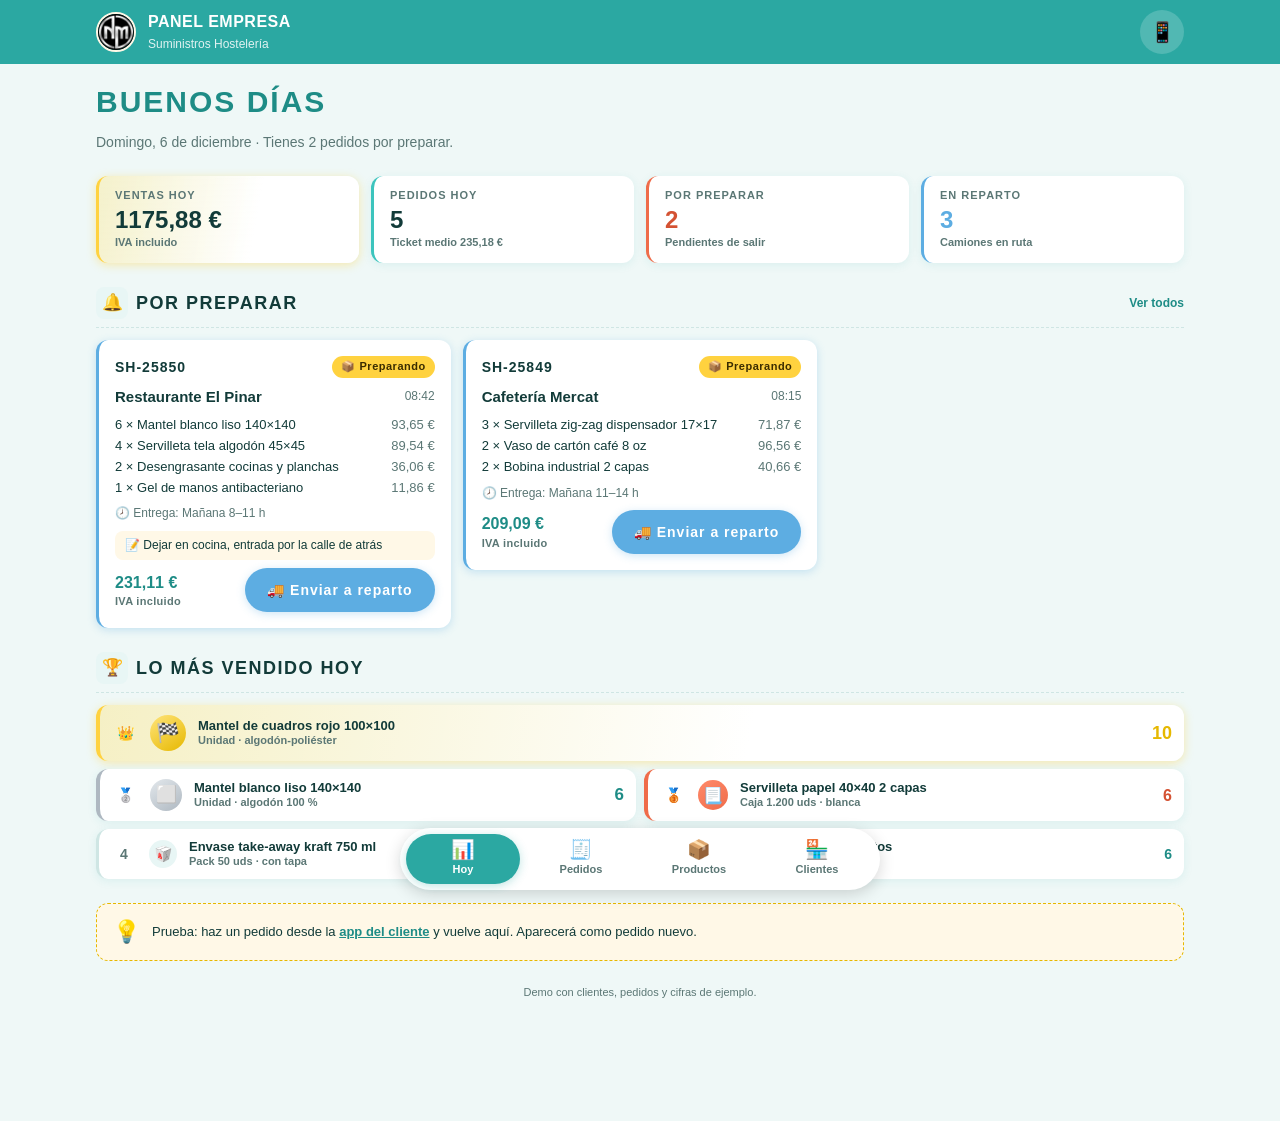
==== admin.html @ a585bfb9 "App de pedidos Suministros Hostelería (demo) Co-Authored-By: Claude Opus 5.5 <noreply@anthropic.com>" ====
<!DOCTYPE html>
<html lang="es">
<head>
<meta charset="utf-8">
<meta name="viewport" content="width=device-width, initial-scale=1, viewport-fit=cover">
<meta name="theme-color" content="#2BA8A2">
<title>Panel Suministros Hostelería</title>
<meta name="claude:viewport-fit-sides" content="cover">
<link rel="icon" href="logo.png" type="image/png">
<link rel="apple-touch-icon" href="icon-192.png">
<link rel="stylesheet" href="estilos.css">
<style>
/* Panel de empresa: mismas piezas que la app del cliente, más tiles de cifras, filas editables y acciones de estado */
.kpis{display:grid;grid-template-columns:1fr 1fr;gap:var(--s-md)}
@media (min-width:720px){.kpis{grid-template-columns:repeat(4,1fr)}}
.kpi{background:var(--card);border-radius:var(--r-lg);box-shadow:var(--sh-card);padding:var(--s-md) var(--s-lg);border-left:3px solid var(--primary-light);display:flex;flex-direction:column;gap:2px}
.kpi span{font-size:11px;font-weight:800;letter-spacing:1px;color:var(--muted)}
.kpi b{font-size:24px;font-weight:800;font-variant-numeric:tabular-nums;line-height:1.15}
.kpi small{font-size:11px;color:var(--muted);font-weight:600}
.kpi.gold{border-left-color:var(--accent);background:linear-gradient(100deg,rgba(255,228,122,.35),var(--card) 60%);box-shadow:var(--sh-accent)}
.kpi.coral{border-left-color:var(--coral)}
.kpi.coral b{color:var(--coral-dark)}
.kpi.coral.alert{animation:boom 2s infinite}
.kpi.sky{border-left-color:var(--sky)}
.kpi.sky b{color:var(--sky)}
.ocard.new{border-left-color:var(--coral);box-shadow:var(--sh-coral)}
.cli{font-weight:800;font-size:15px}
.olines{margin:0;padding:0;list-style:none;display:flex;flex-direction:column;gap:2px;font-size:13px}
.olines li{display:flex;justify-content:space-between;gap:var(--s-sm)}
.olines li span:last-child{font-variant-numeric:tabular-nums;color:var(--muted);white-space:nowrap}
.onote{font-size:12px;background:var(--cream);border-radius:var(--r-md);padding:6px 10px}
.oacts{display:flex;gap:var(--s-sm);flex-wrap:wrap}
.btn-sky{background:var(--sky);color:#fff;box-shadow:var(--sh-sky)}
.btn-ok{background:var(--success);color:#fff;box-shadow:0 2px 10px rgba(39,174,96,.3)}
.prod{display:grid;grid-template-columns:44px minmax(0,1fr) auto;grid-template-areas:"t n n" "t p s";align-items:center;column-gap:var(--s-md);row-gap:6px;background:var(--card);border-radius:var(--r-lg);box-shadow:var(--sh-card);padding:10px var(--s-md);border-left:3px solid var(--primary-light)}
.prod.off{border-left-color:var(--muted);opacity:.75}
.prod.chg{border-left-color:var(--accent);box-shadow:var(--sh-accent)}
.prod .thumb{grid-area:t;align-self:start;width:44px;height:44px;font-size:22px;border-radius:var(--r-md)}
.prod .nm{grid-area:n;font-weight:700;font-size:13px;line-height:1.25}
.prod .nm small{display:block;color:var(--muted);font-weight:600;font-size:11px}
.pin{grid-area:p;display:flex;align-items:center;gap:var(--s-sm)}
.pin label{display:flex;align-items:center;gap:4px;font-weight:800;color:var(--primary-dark)}
.pin input{width:88px;height:38px;border-radius:var(--r-md);border:1.5px solid var(--line);background:var(--cream);padding:0 8px;text-align:right;font-size:16px;font-weight:800;color:var(--ink);font-variant-numeric:tabular-nums;outline:none}
.pin input:focus{border-color:var(--primary);box-shadow:var(--sh-focus)}
.pin small{font-size:10px;color:var(--muted);font-weight:700;letter-spacing:.5px}
.prod .switch{grid-area:s;width:46px;height:28px}
.prod .switch::after{width:22px;height:22px}
.prod .switch[aria-checked="true"]::after{left:21px}
.ritem .nm .pill{margin-left:4px;vertical-align:1px}
.back{text-decoration:none;color:#fff}
.hint{display:flex;gap:var(--s-md);align-items:center;background:var(--cream);border:1.5px dashed var(--accent-dark);border-radius:var(--r-lg);padding:var(--s-md) var(--s-lg);font-size:13px}
.hint .emo{font-size:22px;flex:none}
.hint a{color:var(--primary-dark);font-weight:700}
</style>
</head>
<body>
<div class="app">
  <header class="top">
    <img class="mini" src="logo.png" alt="">
    <div class="who"><b>PANEL EMPRESA</b><span>Suministros Hostelería</span></div>
    <a class="iconbtn back" href="index.html" aria-label="Ver la app del cliente" title="Ver la app del cliente">📱</a>
  </header>

  <main>
    <!-- HOY -->
    <section class="view" id="v-hoy">
      <h1 id="hello">BUENOS DÍAS</h1>
      <p class="lead" id="today"></p>
      <div class="kpis">
        <div class="kpi gold"><span>VENTAS HOY</span><b id="kVentas">0 €</b><small>IVA incluido</small></div>
        <div class="kpi"><span>PEDIDOS HOY</span><b id="kPedidos">0</b><small id="kTicket">Ticket medio —</small></div>
        <div class="kpi coral" id="kPrepBox"><span>POR PREPARAR</span><b id="kPrep">0</b><small>Pendientes de salir</small></div>
        <div class="kpi sky"><span>EN REPARTO</span><b id="kRuta">0</b><small>Camiones en ruta</small></div>
      </div>
      <div class="sec">
        <div class="sec-t"><span class="emo" aria-hidden="true">🔔</span><h2>POR PREPARAR</h2><a href="#pedidos">Ver todos</a></div>
        <div class="list" id="pendientes"></div>
      </div>
      <div class="sec">
        <div class="sec-t"><span class="emo" aria-hidden="true">🏆</span><h2>LO MÁS VENDIDO HOY</h2></div>
        <div class="rank" id="topHoy"></div>
      </div>
      <div class="hint"><span class="emo" aria-hidden="true">💡</span><span>Prueba: haz un pedido desde la <a href="index.html">app del cliente</a> y vuelve aquí. Aparecerá como pedido nuevo.</span></div>
      <p class="note">Demo con clientes, pedidos y cifras de ejemplo.</p>
    </section>

    <!-- PEDIDOS -->
    <section class="view" id="v-pedidos" hidden>
      <h1>PEDIDOS</h1>
      <p class="lead">Cambia el estado y el cliente lo ve en su app.</p>
      <div class="chips" id="fchips"></div>
      <div class="list" id="olist"></div>
    </section>

    <!-- PRODUCTOS -->
    <section class="view" id="v-productos" hidden>
      <h1>PRODUCTOS</h1>
      <p class="lead">Precios con IVA incluido. Los cambios se ven al momento en la app del cliente.</p>
      <div class="search"><span aria-hidden="true">🔎</span><input id="pq" type="search" placeholder="Buscar producto o referencia…" autocomplete="off" aria-label="Buscar productos"></div>
      <div class="list" id="plist"></div>
      <button class="btn btn-ghost btn-block" id="resetCat">↩️ Restaurar precios originales</button>
    </section>

    <!-- CLIENTES -->
    <section class="view" id="v-clientes" hidden>
      <h1>CLIENTES</h1>
      <p class="lead">Compras de noviembre, IVA incluido.</p>
      <div class="rank" id="clist"></div>
    </section>
  </main>
</div>

<div class="tabs"><nav aria-label="Secciones">
  <a href="#hoy" data-v="hoy"><span class="emo" aria-hidden="true">📊</span>Hoy</a>
  <a href="#pedidos" data-v="pedidos"><span class="emo" aria-hidden="true">🧾</span>Pedidos</a>
  <a href="#productos" data-v="productos"><span class="emo" aria-hidden="true">📦</span>Productos</a>
  <a href="#clientes" data-v="clientes"><span class="emo" aria-hidden="true">🏪</span>Clientes</a>
</nav></div>

<div class="toast" id="toast" role="status"></div>

<script src="datos.js"></script>
<script>
(function(){
const IVA=0.21;
const {CATS,P}=window.SH_DATA;
const ORIG=Object.fromEntries(P.map(p=>[p.id,p.base]));
const catBg=Object.fromEntries(CATS.map(c=>[c[0],c[3]]));
const byId=Object.fromEntries(P.map(p=>[p.id,p]));
const $=s=>document.querySelector(s);
const eur=n=>n.toLocaleString('es-ES',{style:'currency',currency:'EUR'});
const esc=s=>String(s).replace(/[&<>"]/g,c=>({'&':'&amp;','<':'&lt;','>':'&gt;','"':'&quot;'}[c]));
const load=(k,d)=>{try{return JSON.parse(localStorage.getItem(k)||'null')??d}catch(e){return d}};
const store=(k,v)=>{try{localStorage.setItem(k,JSON.stringify(v))}catch(e){}};

// Pedidos de hoy de otros clientes (ejemplo)
const SEED=[
 {n:'SH-25850',cli:'Restaurante El Pinar',h:'08:42',st:'prep',slot:'Mañana 8–11 h',notes:'Dejar en cocina, entrada por la calle de atrás',items:[[2,6],[8,4],[14,2],[16,1]]},
 {n:'SH-25849',cli:'Cafetería Mercat',h:'08:15',st:'prep',slot:'Mañana 11–14 h',notes:'',items:[[7,3],[10,2],[17,2]]},
 {n:'SH-25846',cli:'Hotel Mar Blau',h:'07:58',st:'reparto',slot:'Hoy 8–11 h',notes:'Preguntar por Marta en recepción',items:[[5,6],[13,2],[18,4],[19,2]]},
 {n:'SH-25844',cli:'Bar Ca la Pepa',h:'07:31',st:'reparto',slot:'Hoy 8–11 h',notes:'',items:[[1,10],[6,2],[15,6]]},
 {n:'SH-25843',cli:'Pizzería Nápoles',h:'07:05',st:'ok',slot:'Hoy 8–11 h',notes:'',items:[[9,6],[11,2],[12,3]]}
];
// Compras del mes antes de hoy (ejemplo)
const CLIENTES=[
 ['Hotel Mar Blau','Malvarrosa',1840.50,9],['Restaurante El Pinar','Benimaclet',1265.20,7],['Bar La Lonja','Ciutat Vella',980.30,6],
 ['Cafetería Mercat','Russafa',742.10,8],['Bar Ca la Pepa','El Cabanyal',611.75,5],['Pizzería Nápoles','Campanar',498.40,4]];

let adminSt=load('sh-admin',{}), filtro='todos', pq='';
const base=it=>it.reduce((s,[id,n])=>s+(byId[id]?byId[id].p:0)*n,0);
const total=it=>base(it)*(1+IVA);

// Junta los pedidos de ejemplo con los que ha hecho el cliente de la demo en su app
function allOrders(){
  const cli=load('sh-pedidos',null), cliOrders=(cli&&cli.orders)||window.SH_DATA.ORDERS;
  const mine=cliOrders.filter(o=>o.d==='hoy'||o.st!=='ok').map(o=>({...o,cli:'Bar La Lonja',src:'cli',h:o.h||(o.d==='hoy'?'—':o.d),hoy:o.d==='hoy',slot:o.slot||'Mañana 8–11 h'}));
  const seed=SEED.map(o=>({...o,st:adminSt[o.n]||o.st,src:'adm',hoy:true}));
  return [...mine.filter(o=>o.hoy).reverse(),...seed,...mine.filter(o=>!o.hoy)].sort((a,b)=>(b.hoy-a.hoy));
}
function setSt(o,st){
  if(o.src==='cli'){
    const cli=load('sh-pedidos',null)||{cart:{},ivaIncl:true,points:1840,orders:window.SH_DATA.ORDERS.map(x=>({...x}))};
    cli.orders=(cli.orders||window.SH_DATA.ORDERS.map(x=>({...x}))); const t=cli.orders.find(x=>x.n===o.n); if(t) t.st=st; store('sh-pedidos',cli);
  } else {adminSt[o.n]=st;store('sh-admin',adminSt)}
}
const ST={prep:['📦 Preparando','gold'],reparto:['🚚 En reparto','sky'],ok:['✔ Entregado','ok']};
function ocard(o){
  const [lbl,c]=ST[o.st], isNew=o.src==='cli'&&o.hoy&&o.st==='prep';
  const act=o.st==='prep'?`<button class="btn btn-sky" data-st="reparto" data-n="${o.n}">🚚 Enviar a reparto</button>`
    :o.st==='reparto'?`<button class="btn btn-ok" data-st="ok" data-n="${o.n}">✔ Marcar entregado</button>`:'';
  return `<div class="ocard${isNew?' new':o.st!=='ok'?' live':''}">
  <div class="ohead"><b>${o.n}</b><span class="pill ${c}">${lbl}</span></div>
  <div class="ohead"><span class="cli">${esc(o.cli)}${isNew?' <span class="pill coral">NUEVO</span>':''}</span><span class="meta">${esc(o.h)}</span></div>
  <ul class="olines">${o.items.map(([id,n])=>`<li><span>${n} × ${byId[id].n}</span><span>${(byId[id].p*n*(1+IVA)).toLocaleString('es-ES',{minimumFractionDigits:2,maximumFractionDigits:2})} €</span></li>`).join('')}</ul>
  <p>🕗 Entrega: ${esc(o.slot)}</p>${o.notes?`<div class="onote">📝 ${esc(o.notes)}</div>`:''}
  <div class="ofoot"><span class="price">${eur(total(o.items))}<small>IVA incluido</small></span>${act?`<div class="oacts">${act}</div>`:''}</div></div>`;
}
function renderHoy(){
  const all=allOrders(), hoy=all.filter(o=>o.hoy), v=hoy.reduce((s,o)=>s+total(o.items),0);
  const prep=all.filter(o=>o.st==='prep'), ruta=all.filter(o=>o.st==='reparto');
  $('#kVentas').textContent=eur(v); $('#kPedidos').textContent=hoy.length;
  $('#kTicket').textContent='Ticket medio '+(hoy.length?eur(v/hoy.length):'—');
  $('#kPrep').textContent=prep.length; $('#kRuta').textContent=ruta.length;
  $('#kPrepBox').classList.toggle('alert',prep.length>0);
  const td=$('#today').dataset.date||''; $('#today').textContent=td+(prep.length?` · Tienes ${prep.length} ${prep.length===1?'pedido':'pedidos'} por preparar.`:' · Todo al día.');
  $('#pendientes').innerHTML=prep.length?prep.map(ocard).join(''):'<div class="empty"><span class="emo">🎉</span>Todo preparado. No hay pedidos pendientes.</div>';
  const u={}; hoy.forEach(o=>o.items.forEach(([id,n])=>u[id]=(u[id]||0)+n));
  const top=Object.entries(u).sort((a,b)=>b[1]-a[1]).slice(0,5), medal=['<span class="crown">👑</span>','🥈','🥉'];
  $('#topHoy').innerHTML=top.map(([id,n],i)=>{const p=byId[id];return `<div class="ritem${i<3?' r'+(i+1):''}"><span class="pos">${i<3?medal[i]:i+1}</span><span class="av">${p.e}</span><span class="nm">${p.n}<small>${p.f}</small></span><span class="sc">${n}</span></div>`}).join('');
}
function renderPedidos(){
  const all=allOrders(), cnt=k=>k==='todos'?all.length:all.filter(o=>o.st===k).length;
  $('#fchips').innerHTML=[['todos','Todos'],['prep','Preparando'],['reparto','En reparto'],['ok','Entregados']].map(([k,l])=>`<button class="chip" data-f="${k}" aria-pressed="${k===filtro}">${l} · ${cnt(k)}</button>`).join('');
  const l=all.filter(o=>filtro==='todos'||o.st===filtro);
  $('#olist').innerHTML=l.length?l.map(ocard).join(''):'<div class="empty"><span class="emo">📭</span>No hay pedidos en este estado.</div>';
}
function renderProductos(){
  const t=pq.trim().toLowerCase(), ov=load('sh-catalogo',{});
  $('#plist').innerHTML=P.filter(p=>!t||(p.n+' '+p.ref).toLowerCase().includes(t)).map(p=>{const chg=Math.abs(p.p-ORIG[p.id])>.001;
    return `<div class="prod${p.out?' off':chg?' chg':''}"><span class="thumb" style="background:${catBg[p.cat]}">${p.e}</span>
    <span class="nm">${p.n}<small>${p.ref} · ${p.f}${chg?` · antes ${eur(ORIG[p.id]*(1+IVA))}`:''}</small></span>
    <div class="pin"><label><input type="number" inputmode="decimal" step="0.05" min="0" value="${(p.p*(1+IVA)).toFixed(2)}" data-price="${p.id}" id="pr-${p.id}" aria-label="Precio de ${esc(p.n)}">€</label><small>${p.out?'AGOTADO':'DISPONIBLE'}</small></div>
    <button class="switch" role="switch" aria-checked="${!p.out}" data-av="${p.id}" aria-label="Disponible: ${esc(p.n)}"></button></div>`}).join('')||'<div class="empty"><span class="emo">🤔</span>No hay productos con ese nombre.</div>';
}
function saveCat(){const o={};P.forEach(p=>{if(Math.abs(p.p-ORIG[p.id])>.001||p.out)o[p.id]={p:p.p,out:!!p.out}});store('sh-catalogo',o)}
function renderClientes(){
  const all=allOrders().filter(o=>o.hoy), add={};
  all.forEach(o=>add[o.cli]=(add[o.cli]||0)+total(o.items));
  const l=CLIENTES.map(([n,z,t,k])=>({n,z,t:t+(add[n]||0),k:k+all.filter(o=>o.cli===n).length,hoy:!!add[n]})).sort((a,b)=>b.t-a.t);
  const medal=['<span class="crown">👑</span>','🥈','🥉'];
  $('#clist').innerHTML=l.map((c,i)=>`<div class="ritem${i<3?' r'+(i+1):''}"><span class="pos">${i<3?medal[i]:i+1}</span><span class="av">🏪</span>
   <span class="nm">${c.n}${c.hoy?'<span class="pill teal">Hoy</span>':''}<small>${c.z} · ${c.k} pedidos</small></span><span class="sc">${eur(c.t)}</span></div>`).join('');
}
function renderAll(){renderHoy();renderPedidos();renderProductos();renderClientes()}

let tt; function toast(t){const el=$('#toast');el.textContent=t;el.classList.add('on');clearTimeout(tt);tt=setTimeout(()=>el.classList.remove('on'),2200)}

document.addEventListener('click',e=>{
  const b=e.target.closest('button'); if(!b) return; const d=b.dataset;
  if(d.st){const o=allOrders().find(x=>x.n===d.n); if(o){setSt(o,d.st);renderAll();toast(d.st==='reparto'?`🚚 ${o.n} sale a reparto`:`✔ ${o.n} entregado`)}}
  else if(d.f){filtro=d.f;renderPedidos()}
  else if(d.av){const p=byId[d.av];p.out=!p.out;saveCat();renderProductos();toast(p.out?`${p.e} ${p.n}: agotado`:`${p.e} ${p.n}: disponible`)}
});
document.addEventListener('change',e=>{
  const id=e.target.dataset&&e.target.dataset.price; if(!id) return;
  const v=Math.round(parseFloat(String(e.target.value).replace(',','.'))*100)/100, p=byId[id];
  if(!(v>0)){e.target.value=(p.p*(1+IVA)).toFixed(2);toast('Escribe un precio mayor que 0');return}
  p.p=v/(1+IVA);saveCat();renderAll();toast(`💶 ${p.n}: ${eur(v)} IVA incluido`);
});
$('#pq').addEventListener('input',e=>{pq=e.target.value;renderProductos()});
$('#resetCat').onclick=()=>{P.forEach(p=>{p.p=ORIG[p.id];p.out=false});store('sh-catalogo',{});renderAll();toast('↩️ Precios originales restaurados')};
window.addEventListener('storage',renderAll);

const d=new Date(), h=d.getHours();
$('#hello').textContent=h<14?'BUENOS DÍAS':h<21?'BUENAS TARDES':'BUENAS NOCHES';
const td=d.toLocaleDateString('es-ES',{weekday:'long',day:'numeric',month:'long'});
$('#today').dataset.date=td.charAt(0).toUpperCase()+td.slice(1);

const VIEWS=['hoy','pedidos','productos','clientes'];
function route(){const v=(location.hash||'#hoy').slice(1), ok=VIEWS.includes(v)?v:'hoy';
  VIEWS.forEach(k=>$('#v-'+k).hidden=k!==ok);
  document.querySelectorAll('.tabs a').forEach(a=>a.dataset.v===ok?a.setAttribute('aria-current','page'):a.removeAttribute('aria-current'));
  window.scrollTo(0,0)}
window.addEventListener('hashchange',route);
renderAll();route();
})();
</script>
</body>
</html>
---- estilos.css ----
/* Estilos compartidos: app del cliente y panel de la empresa (sistema de diseño Flip7) */
/* Layout: phone-first app shell (max 440px), sticky header, scrolling views, fixed pill tab bar + bottom sheets.
   Tokens from the Flip7 design system (rpx ÷ 2 = px). */
:root{
  --primary:#2BA8A2;--primary-light:#3CC4BD;--primary-dark:#1E8C86;--primary-bg:#E8F6F5;
  --accent:#FFD23F;--accent-light:#FFE47A;--accent-dark:#E6B800;
  --coral:#EF6C4A;--coral-light:#FF8A6A;--coral-dark:#D45233;
  --cream:#FFF8E7;--cream-dark:#F3E6C4;--sky:#5DADE2;
  --surface:#EFF8F7;--card:#FFFFFF;--success:#27AE60;--error:#E74C3C;
  --ink:#123B39;--muted:#5B7775;--line:#CFE6E4;--on-accent:#3A2C00;
  --silver-a:#E3E8EC;--silver-b:#AEB8C1;
  --sh-sm:0 1px 4px rgba(0,0,0,.08);--sh-md:0 2px 8px rgba(0,0,0,.12);--sh-lg:0 4px 16px rgba(0,0,0,.16);
  --sh-card:0 2px 10px rgba(43,168,162,.10);--sh-coral:0 2px 10px rgba(239,108,74,.35);
  --sh-teal:0 2px 10px rgba(43,168,162,.30);--sh-accent:0 2px 10px rgba(255,210,63,.40);
  --sh-sky:0 2px 8px rgba(93,173,226,.30);--sh-focus:0 0 0 2px rgba(43,168,162,.15);
  --r-sm:4px;--r-md:8px;--r-lg:12px;--r-xl:16px;--r-round:999px;
  --s-xs:4px;--s-sm:8px;--s-md:12px;--s-lg:16px;--s-xl:24px;
  --font:-apple-system,BlinkMacSystemFont,"Segoe UI",Roboto,"PingFang SC","Microsoft YaHei",sans-serif;
  --bounce:cubic-bezier(.34,1.56,.64,1);
}
@media (prefers-color-scheme: dark){:root:not([data-theme="light"]){
  --primary-bg:#163B39;--cream:#2B2719;--cream-dark:#3A3420;--surface:#0E2321;--card:#15302E;
  --ink:#E6F4F3;--muted:#9DBDBA;--line:#24504C;--primary-dark:#5FD3CC;
  --silver-a:#3A4650;--silver-b:#7D8B97;color-scheme:dark}}
:root[data-theme="dark"]{
  --primary-bg:#163B39;--cream:#2B2719;--cream-dark:#3A3420;--surface:#0E2321;--card:#15302E;
  --ink:#E6F4F3;--muted:#9DBDBA;--line:#24504C;--primary-dark:#5FD3CC;
  --silver-a:#3A4650;--silver-b:#7D8B97;color-scheme:dark}

[hidden]{display:none!important}
*{box-sizing:border-box;min-width:0;-webkit-tap-highlight-color:transparent}
html,body{margin:0}
body{background:var(--surface);color:var(--ink);font:500 14px/1.45 var(--font)}
body::before{content:"";position:fixed;inset:0 0 auto;height:env(safe-area-inset-top,0px);z-index:40;background:var(--primary)}
button,input{font:inherit;color:inherit}
button{cursor:pointer;border:0;background:none}
:focus-visible{outline:none;box-shadow:var(--sh-focus),0 0 0 3px var(--primary)}
.app{max-width:440px;margin:0 auto;min-height:100vh;padding-bottom:calc(96px + env(safe-area-inset-bottom,0px))}

/* Header */
.top{box-shadow:0 0 0 100vmax var(--primary);clip-path:inset(0 -100vmax);position:sticky;top:env(safe-area-inset-top,0px);z-index:30;background:var(--primary);color:#fff;
  padding:10px max(16px,env(safe-area-inset-right,0px)) 10px max(16px,env(safe-area-inset-left,0px));display:flex;align-items:center;gap:var(--s-md)}
.top .who{flex:1}
.top .mini{width:40px;height:40px;border-radius:50%;background:#000;border:2px solid #FFF8E7;flex:none}
.top .who b{display:block;font-weight:800;font-size:clamp(13px,4.2vw,16px);letter-spacing:.5px;white-space:nowrap;overflow:hidden;text-overflow:ellipsis}
.top .who span{font-size:12px;opacity:.85}
.iconbtn{position:relative;width:44px;height:44px;border-radius:var(--r-round);background:rgba(255,255,255,.18);display:grid;place-items:center;font-size:20px;transition:transform .25s var(--bounce)}
.iconbtn:active{transform:scale(.92)}
.badge{position:absolute;top:-4px;right:-4px;min-width:22px;height:22px;padding:0 6px;border-radius:var(--r-round);background:var(--accent);color:var(--on-accent);font-weight:800;font-size:12px;line-height:22px;text-align:center;box-shadow:var(--sh-accent)}
.badge:empty{display:none}
.badge.pop{animation:pop .4s var(--bounce)}
@keyframes pop{0%{transform:scale(.4)}100%{transform:scale(1)}}

main{padding-left:max(16px,env(safe-area-inset-left,0px));padding-right:max(16px,env(safe-area-inset-right,0px))}
.view{display:flex;flex-direction:column;gap:var(--s-xl);padding-block:var(--s-lg) var(--s-xl)}
.view>h1{font-size:24px;font-weight:800;letter-spacing:2px;margin:0;color:var(--primary-dark);text-wrap:balance}
.view>p.lead{margin:-16px 0 0;color:var(--muted)}

/* Logo */
.hero{position:relative;z-index:0;background:linear-gradient(160deg,var(--primary) 0%,var(--primary-dark) 100%);border-radius:var(--r-xl);
  padding:var(--s-lg) var(--s-lg) var(--s-xl);overflow:hidden;box-shadow:var(--sh-teal);display:flex;flex-direction:column;align-items:center}
.hero::after{content:"";position:absolute;inset:0;background:repeating-linear-gradient(-45deg,rgba(255,255,255,.05) 0 10px,transparent 10px 20px);pointer-events:none;z-index:-1}
.fan{position:relative;height:120px;width:100%}
.fan i{position:absolute;left:50%;bottom:0;width:58px;height:82px;margin-left:-29px;border-radius:var(--r-md);border:2px solid var(--ink);
  display:grid;place-items:start center;padding-top:8px;font-style:normal;font-size:24px;transform-origin:50% 140%;box-shadow:var(--sh-md)}
.fan i:nth-child(1){background:var(--coral);transform:rotate(-24deg)}
.fan i:nth-child(2){background:var(--sky);transform:rotate(-12deg)}
.fan i:nth-child(3){background:var(--accent);transform:rotate(0)}
.fan i:nth-child(4){background:var(--primary-light);transform:rotate(12deg)}
.fan i:nth-child(5){background:var(--coral-light);transform:rotate(24deg)}
.wordmark{position:relative;margin-top:-58px}
.logo-badge{display:block;width:132px;height:132px;max-width:100%;border-radius:50%;background:#000;border:3px solid #FFF8E7;box-shadow:0 4px 0 #123B39,0 0 0 6px rgba(255,248,231,.25),var(--sh-lg)}
.ribbon-wrap{position:relative;z-index:0;margin-top:18px}
.ribbon{position:relative;display:block;height:34px;line-height:30px;padding:0 clamp(12px,4vw,20px);background:#FFF8E7;border:1.5px solid #123B39;color:#1E8C86;font-weight:800;font-size:clamp(10px,3.2vw,12px);letter-spacing:clamp(1.5px,.8vw,3px);white-space:nowrap}
.ribbon::before,.ribbon::after{content:"";position:absolute;top:4px;width:26px;height:34px;background:#F3E6C4;border:1.5px solid #123B39;z-index:-1}
.ribbon::before{left:-18px;clip-path:polygon(0 0,100% 0,100% 100%,0 100%,30% 50%)}
.ribbon::after{right:-18px;clip-path:polygon(0 0,100% 0,70% 50%,100% 100%,0 100%)}
.hero p{margin:var(--s-md) 0 0;color:#fff;text-align:center;font-size:13px;opacity:.92}

/* Section titles */
.sec{display:flex;flex-direction:column;gap:var(--s-md)}
.sec-t{display:flex;align-items:center;gap:var(--s-sm);padding-bottom:var(--s-sm);border-bottom:1.5px dashed var(--line);margin:0}
.sec-t .emo{width:32px;height:32px;border-radius:var(--r-md);background:var(--primary-bg);display:grid;place-items:center;font-size:17px;flex:none}
.sec-t h2{flex:1;margin:0;font-size:18px;font-weight:800;letter-spacing:1.5px}
.sec-t a,.sec-t button.link{font-size:12px;font-weight:700;color:var(--primary-dark);text-decoration:none;padding:6px 0}

/* Buttons */
.btn{position:relative;overflow:hidden;min-height:44px;padding:0 22px;border-radius:var(--r-round);font-weight:800;letter-spacing:1px;
  display:inline-flex;align-items:center;justify-content:center;gap:8px;transition:transform .25s var(--bounce),box-shadow .25s;white-space:nowrap}
.btn:active{transform:scale(.95)}
.btn-gold{background:linear-gradient(180deg,var(--accent-light),var(--accent) 55%,var(--accent-dark));color:var(--on-accent);box-shadow:var(--sh-accent)}
.btn-gold::before{content:"";position:absolute;left:8%;right:8%;top:3px;height:42%;border-radius:var(--r-round);background:linear-gradient(180deg,rgba(255,255,255,.7),rgba(255,255,255,0))}
.btn-teal{background:var(--primary);color:#fff;box-shadow:var(--sh-teal)}
.btn-ghost{background:var(--card);color:var(--primary-dark);border:1.5px solid var(--line)}
.btn-block{width:100%;min-height:50px;font-size:15px}
.btn:disabled{opacity:.5;cursor:not-allowed;transform:none}

/* Counter */
.step{display:flex;align-items:center;gap:6px}
.step button{width:40px;height:40px;border-radius:var(--r-md);font-size:22px;font-weight:800;line-height:1;display:grid;place-items:center;transition:transform .2s var(--bounce)}
.step button:active{transform:scale(.88)}
.step .minus{background:#FDEBE5;color:var(--coral-dark);box-shadow:var(--sh-coral)}
.step .plus{background:var(--primary);color:#fff;box-shadow:var(--sh-teal)}
.step output{min-width:28px;text-align:center;font-weight:800;font-size:16px;font-variant-numeric:tabular-nums}
.add{min-height:40px;padding:0 16px;font-size:13px}

/* Cards */
.pcard{position:relative;display:flex;gap:var(--s-md);background:var(--card);border-radius:var(--r-lg);box-shadow:var(--sh-card);
  padding:var(--s-md) var(--s-md) var(--s-md) calc(var(--s-md) + 3px);border-left:3px solid var(--primary-light);transition:transform .25s var(--bounce)}
.pcard.hl{border-left-color:var(--accent);background:linear-gradient(100deg,rgba(255,228,122,.35),var(--card) 55%);box-shadow:var(--sh-accent)}
.pcard.low{border-left-color:var(--coral);background:linear-gradient(100deg,rgba(255,138,106,.18),var(--card) 55%);animation:boom 2s infinite}
@keyframes boom{0%,100%{box-shadow:var(--sh-card)}50%{box-shadow:var(--sh-coral)}}
.thumb{width:68px;height:68px;border-radius:var(--r-lg);display:grid;place-items:center;font-size:34px;flex:none;background:var(--primary-bg)}
.pbody{flex:1;display:flex;flex-direction:column;gap:2px}
.pbody h3{margin:0;font-size:15px;font-weight:700;line-height:1.25}
.meta{font-size:12px;color:var(--muted)}
.ref{font-size:11px;letter-spacing:1px;color:var(--muted);font-variant-numeric:tabular-nums}
.prow{display:flex;align-items:center;justify-content:space-between;gap:var(--s-sm);margin-top:6px;flex-wrap:wrap}
.price{font-weight:800;font-size:17px;color:var(--primary-dark);font-variant-numeric:tabular-nums}
.price s{font-size:12px;color:var(--muted);font-weight:600;margin-left:6px}
.price small{display:block;font-size:11px;font-weight:600;color:var(--muted);letter-spacing:.3px}
.pill{display:inline-flex;align-items:center;gap:4px;height:22px;padding:0 9px;border-radius:var(--r-round);font-size:11px;font-weight:800;letter-spacing:.5px;white-space:nowrap}
.pill.gold{background:var(--accent);color:var(--on-accent)}
.pill.coral{background:var(--coral);color:#fff}
.pill.sky{background:var(--sky);color:#fff}
.pill.ok{background:var(--success);color:#fff}
.pill.out{background:var(--muted);color:var(--card)}
.pill.teal{background:var(--primary-bg);color:var(--primary-dark)}
.tags{display:flex;gap:4px;flex-wrap:wrap}

/* Level card */
.level{background:var(--card);border-radius:var(--r-lg);box-shadow:var(--sh-card);padding:var(--s-lg);display:flex;flex-direction:column;gap:var(--s-sm)}
.level .row{display:flex;align-items:center;gap:var(--s-md)}
.medal{width:48px;height:48px;border-radius:var(--r-round);display:grid;place-items:center;font-size:24px;background:linear-gradient(145deg,var(--accent-light),var(--accent-dark));box-shadow:var(--sh-accent);flex:none}
.level b{font-size:16px;font-weight:800;letter-spacing:1px}
.level .meta b{font-size:inherit;letter-spacing:0;color:var(--ink)}
.bar{height:12px;border-radius:var(--r-round);background:var(--primary-bg);overflow:hidden}
.bar i{display:block;height:100%;border-radius:inherit;background:linear-gradient(90deg,var(--primary),var(--primary-light));box-shadow:var(--sh-teal);transition:width .5s var(--bounce)}
.bar.gold i{background:linear-gradient(90deg,var(--accent-dark),var(--accent))}

/* Flash offer */
.flash{position:relative;display:flex;gap:var(--s-md);align-items:center;background:linear-gradient(120deg,var(--accent-light),var(--accent));color:var(--on-accent);
  border-radius:var(--r-xl);padding:var(--s-lg);box-shadow:var(--sh-accent);overflow:hidden}
.flash .big{font-size:44px;flex:none;width:64px;height:64px;border-radius:var(--r-lg);background:rgba(255,255,255,.55);display:grid;place-items:center}
.flash div{flex:1}
.flash b{display:block;font-size:16px;font-weight:800;letter-spacing:.5px}
.flash span{font-size:12px}
.flash .timer{font-weight:800;font-variant-numeric:tabular-nums}
.flash .btn{min-height:40px;padding:0 16px;background:#123B39;color:#FFE47A;box-shadow:none}

/* Categories */
.cats{display:grid;grid-template-columns:repeat(6,1fr);gap:var(--s-sm)}
.cats>*{grid-column:span 2}
.cats>:nth-child(n+4){grid-column:span 3}
.cat{display:flex;flex-direction:column;align-items:center;gap:4px;padding:var(--s-md) 4px;background:var(--card);border-radius:var(--r-lg);box-shadow:var(--sh-card);
  font-size:12px;font-weight:700;transition:transform .25s var(--bounce)}
.cat:active{transform:scale(.95)}
.cat .emo{width:44px;height:44px;border-radius:var(--r-round);display:grid;place-items:center;font-size:22px}
.cat small{font-size:11px;color:var(--muted);font-weight:600}

/* Ranking */
.rank{display:flex;flex-direction:column;gap:var(--s-sm)}
.ritem{display:flex;align-items:center;gap:var(--s-md);background:var(--card);border-radius:var(--r-lg);padding:10px var(--s-md);box-shadow:var(--sh-card);border-left:3px solid var(--line)}
.ritem .pos{width:26px;text-align:center;font-weight:800;color:var(--muted);font-variant-numeric:tabular-nums}
.ritem .av{width:28px;height:28px;border-radius:var(--r-round);display:grid;place-items:center;font-size:15px;background:var(--primary-bg);flex:none}
.ritem .nm{flex:1;font-weight:700;font-size:13px;line-height:1.25}
.ritem .nm small{display:block;font-weight:600;color:var(--muted);font-size:11px}
.ritem .sc{font-weight:800;font-variant-numeric:tabular-nums;color:var(--primary-dark)}
.ritem.r1{border-left:4px solid var(--accent);background:linear-gradient(100deg,rgba(255,228,122,.4),var(--card) 60%);box-shadow:var(--sh-accent)}
.ritem.r1 .av{width:36px;height:36px;font-size:19px;background:linear-gradient(145deg,var(--accent-light),var(--accent-dark))}
.ritem.r1 .sc{font-size:18px;color:var(--accent-dark)}
.ritem.r2{border-left:4px solid var(--silver-b)}
.ritem.r2 .av{width:32px;height:32px;font-size:17px;background:linear-gradient(145deg,var(--silver-a),var(--silver-b))}
.ritem.r2 .sc{font-size:17px}
.ritem.r3{border-left:4px solid var(--coral)}
.ritem.r3 .av{width:30px;height:30px;font-size:16px;background:linear-gradient(145deg,var(--coral-light),var(--coral))}
.ritem.r3 .sc{color:var(--coral-dark);font-size:16px}
.crown{display:inline-block;animation:crown 1.5s infinite}
@keyframes crown{0%,100%{transform:translateY(0) rotate(0)}25%{transform:translateY(-3px) rotate(-8deg)}50%{transform:translateY(0) rotate(0)}75%{transform:translateY(-2px) rotate(8deg)}}

/* Catalog tools */
.search{position:relative}
.search input{width:100%;height:48px;border-radius:var(--r-round);border:1.5px solid var(--line);background:var(--cream);padding:0 16px 0 44px;font-size:16px;outline:none;transition:box-shadow .2s}
.search input:focus{border-color:var(--primary);box-shadow:var(--sh-focus)}
.search span{position:absolute;left:16px;top:13px;font-size:17px}
.chips{display:flex;gap:var(--s-sm);overflow-x:auto;scrollbar-width:none;margin:-12px calc(-1 * max(16px,env(safe-area-inset-left,0px))) 0;padding:4px max(16px,env(safe-area-inset-left,0px)) 6px}
.chips::-webkit-scrollbar{display:none}
.chip{flex:none;min-height:38px;padding:0 14px;border-radius:var(--r-round);background:var(--card);border:1.5px solid var(--line);font-weight:700;font-size:13px;white-space:nowrap;transition:transform .2s var(--bounce)}
.chip:active{transform:scale(.95)}
.chip[aria-pressed="true"]{background:var(--primary);border-color:var(--primary);color:#fff;box-shadow:var(--sh-teal)}
.list{display:flex;flex-direction:column;gap:var(--s-md)}
.empty{text-align:center;color:var(--muted);padding:var(--s-xl) var(--s-md);background:var(--card);border-radius:var(--r-lg);border:1.5px dashed var(--line)}
.empty .emo{font-size:36px;display:block;margin-bottom:6px}

/* Orders */
.ocard{background:var(--card);border-radius:var(--r-lg);box-shadow:var(--sh-card);padding:var(--s-lg);display:flex;flex-direction:column;gap:var(--s-sm);border-left:3px solid var(--primary-light)}
.ocard.live{border-left-color:var(--sky);box-shadow:var(--sh-sky)}
.ohead{display:flex;justify-content:space-between;align-items:center;gap:var(--s-sm)}
.ohead b{font-weight:800;letter-spacing:1px;font-variant-numeric:tabular-nums}
.ocard p{margin:0;font-size:12px;color:var(--muted)}
.ofoot{display:flex;justify-content:space-between;align-items:center;gap:var(--s-sm);flex-wrap:wrap}
.ofoot .price{font-size:16px}
.track{display:grid;grid-template-columns:repeat(4,1fr);gap:4px;margin:4px 0}
.track div{display:flex;flex-direction:column;align-items:center;gap:4px;font-size:10.5px;font-weight:700;color:var(--muted);text-align:center}
.track i{width:100%;height:6px;border-radius:var(--r-round);background:var(--primary-bg)}
.track .done i{background:var(--sky);box-shadow:var(--sh-sky)}
.track .done{color:var(--ink)}

/* Account */
.kv{background:var(--card);border-radius:var(--r-lg);box-shadow:var(--sh-card);padding:4px var(--s-lg)}
.kv>div{display:flex;justify-content:space-between;align-items:center;gap:var(--s-md);padding:12px 0;border-bottom:1.5px dashed var(--line)}
.kv>div:last-child{border-bottom:0}
.kv span{color:var(--muted);font-size:13px}
.kv b{text-align:right;font-weight:700;font-variant-numeric:tabular-nums}
.switch{width:52px;height:30px;border-radius:var(--r-round);background:var(--line);position:relative;transition:background .25s;flex:none}
.switch::after{content:"";position:absolute;top:3px;left:3px;width:24px;height:24px;border-radius:50%;background:#fff;box-shadow:var(--sh-md);transition:left .3s var(--bounce)}
.switch[aria-checked="true"]{background:var(--primary);box-shadow:var(--sh-teal)}
.switch[aria-checked="true"]::after{left:25px}
.rep{display:flex;gap:var(--s-md);align-items:center;background:var(--cream);border-radius:var(--r-lg);padding:var(--s-lg);border:1.5px dashed var(--accent-dark)}
.rep .av{width:52px;height:52px;border-radius:var(--r-round);background:var(--primary);color:#fff;display:grid;place-items:center;font-weight:800;font-size:18px;letter-spacing:1px;flex:none;box-shadow:var(--sh-teal)}
.rep div{flex:1}
.rep b{display:block;font-weight:800}
.rep span{font-size:12px;color:var(--muted)}
.rep .tel{font-weight:800;color:var(--primary-dark);font-size:15px;user-select:all;font-variant-numeric:tabular-nums}
.note{font-size:11px;color:var(--muted);text-align:center;margin:0}

/* Tab bar */
.tabs{position:fixed;left:0;right:0;bottom:0;z-index:30;display:flex;justify-content:center;
  padding:8px max(12px,env(safe-area-inset-right,0px)) calc(10px + env(safe-area-inset-bottom,0px)) max(12px,env(safe-area-inset-left,0px));pointer-events:none}
.tabs nav{pointer-events:auto;width:100%;max-width:416px;display:grid;grid-template-columns:repeat(4,1fr);gap:4px;background:var(--card);border-radius:var(--r-round);padding:6px;box-shadow:var(--sh-lg)}
.tabs a{display:flex;flex-direction:column;align-items:center;justify-content:center;gap:1px;min-height:50px;border-radius:var(--r-round);text-decoration:none;color:var(--muted);font-size:11px;font-weight:700;transition:background .25s,color .25s,transform .25s var(--bounce)}
.tabs a .emo{font-size:19px;line-height:1.1}
.tabs a:active{transform:scale(.94)}
.tabs a[aria-current="page"]{background:var(--primary);color:#fff;box-shadow:var(--sh-teal)}

/* Cart bar */
.cbar{position:fixed;left:0;right:0;bottom:calc(76px + env(safe-area-inset-bottom,0px));z-index:29;display:flex;justify-content:center;
  padding:0 max(16px,env(safe-area-inset-right,0px)) 0 max(16px,env(safe-area-inset-left,0px));pointer-events:none}
.cbar button{pointer-events:auto;width:100%;max-width:408px;justify-content:space-between;padding:0 8px 0 20px;animation:rise .35s var(--bounce)}
.cbar .tot{background:#123B39;color:#FFE47A;border-radius:var(--r-round);padding:6px 14px;font-variant-numeric:tabular-nums}
@keyframes rise{from{transform:translateY(30px);opacity:0}to{transform:none;opacity:1}}
.app.has-cart{padding-bottom:calc(150px + env(safe-area-inset-bottom,0px))}

/* Sheet */
.shade{position:fixed;inset:0;z-index:50;background:rgba(10,30,29,.45);opacity:0;pointer-events:none;transition:opacity .3s}
.shade.on{opacity:1;pointer-events:auto}
.sheet{position:fixed;left:0;right:0;bottom:0;z-index:51;margin:0 auto;max-width:440px;max-height:88vh;overflow-y:auto;background:var(--surface);
  border-radius:var(--r-xl) var(--r-xl) 0 0;box-shadow:var(--sh-lg);transform:translateY(105%);visibility:hidden;transition:transform .4s var(--bounce),visibility 0s .4s;
  padding:0 max(16px,env(safe-area-inset-right,0px)) calc(20px + env(safe-area-inset-bottom,0px)) max(16px,env(safe-area-inset-left,0px));display:flex;flex-direction:column;gap:var(--s-lg)}
.sheet.on{transform:none;visibility:visible;transition:transform .4s var(--bounce)}
.grab{position:sticky;top:0;z-index:2;background:var(--surface);padding:10px 0 8px;display:flex;flex-direction:column;gap:10px}
.grab::before{content:"";width:44px;height:5px;border-radius:var(--r-round);background:var(--line);align-self:center}
.grab .sec-t h2{font-size:20px}
.x{width:40px;height:40px;border-radius:var(--r-round);background:var(--card);box-shadow:var(--sh-sm);font-size:20px;font-weight:800;color:var(--muted)}
.lines{display:flex;flex-direction:column;gap:var(--s-sm);margin:0;padding:0;list-style:none}
.lines li{display:flex;align-items:center;gap:var(--s-md);background:var(--card);border-radius:var(--r-lg);padding:10px var(--s-md);box-shadow:var(--sh-card)}
.lines .thumb{width:44px;height:44px;font-size:22px;border-radius:var(--r-md)}
.lines .nm{flex:1;font-weight:700;font-size:13px;line-height:1.25}
.lines .nm small{display:block;color:var(--muted);font-weight:600;font-size:11px;font-variant-numeric:tabular-nums}
.lines .step button{width:34px;height:34px;font-size:18px}
.lines .step output{min-width:22px;font-size:14px}
.sum{background:var(--cream);border-radius:var(--r-lg);padding:var(--s-md) var(--s-lg);display:flex;flex-direction:column;gap:6px;font-variant-numeric:tabular-nums}
.sum div{display:flex;justify-content:space-between;color:var(--muted)}
.sum .big{color:var(--ink);font-size:20px;font-weight:800;padding-top:8px;border-top:1.5px dashed var(--cream-dark)}
.field{display:flex;flex-direction:column;gap:6px;font-size:12px;font-weight:700;color:var(--muted);letter-spacing:.5px}
.field input{height:46px;border-radius:var(--r-md);border:1.5px solid var(--line);background:var(--cream);padding:0 14px;font-size:16px;color:var(--ink);outline:none}
.field input:focus{border-color:var(--primary);box-shadow:var(--sh-focus)}
.slots{display:grid;grid-template-columns:repeat(3,1fr);gap:var(--s-sm)}
.slots button{min-height:52px;border-radius:var(--r-md);background:var(--card);border:1.5px solid var(--line);font-size:12px;font-weight:700;line-height:1.2;transition:transform .2s var(--bounce)}
.slots button small{display:block;font-weight:600;color:var(--muted);font-size:11px}
.slots button[aria-pressed="true"]{border-color:var(--sky);background:var(--sky);color:#fff;box-shadow:var(--sh-sky)}
.slots button[aria-pressed="true"] small{color:#fff}

/* Detail */
.dart{height:170px;border-radius:var(--r-xl);display:grid;place-items:center;font-size:88px;box-shadow:var(--sh-card)}
.dinfo{display:flex;flex-direction:column;gap:6px}
.dinfo h3{margin:0;font-size:20px;font-weight:800;line-height:1.2}
.specs{display:grid;grid-template-columns:1fr 1fr;gap:var(--s-sm)}
.specs div{background:var(--card);border-radius:var(--r-md);padding:10px 12px;box-shadow:var(--sh-sm)}
.specs span{display:block;font-size:11px;color:var(--muted);font-weight:700;letter-spacing:.5px}
.specs b{font-size:13px}
.dbuy{display:flex;align-items:center;justify-content:space-between;gap:var(--s-md);flex-wrap:wrap}

/* Success */
.win{position:fixed;inset:0;z-index:60;display:grid;place-items:center;padding:24px max(20px,env(safe-area-inset-right,0px)) 24px max(20px,env(safe-area-inset-left,0px));background:rgba(10,30,29,.55);overflow:hidden}
.win-card{position:relative;width:100%;max-width:360px;background:var(--card);border-radius:var(--r-xl);padding:var(--s-xl) var(--s-lg);text-align:center;display:flex;flex-direction:column;gap:var(--s-md);align-items:center;animation:rise .45s var(--bounce)}
.win-card::before{content:"";position:absolute;inset:-6px;border-radius:calc(var(--r-xl) + 6px);background:linear-gradient(135deg,var(--accent),var(--primary-light),var(--coral-light));z-index:-1;animation:glow 2s infinite}
@keyframes glow{0%,100%{opacity:.5;transform:scale(1)}50%{opacity:1;transform:scale(1.03)}}
.win-card .crown{font-size:54px}
.win-card h2{margin:0;font-size:24px;font-weight:800;letter-spacing:2px;color:var(--primary-dark)}
.win-card p{margin:0;color:var(--muted)}
.win-card .onum{font-weight:800;font-size:18px;letter-spacing:2px;background:var(--cream);border-radius:var(--r-round);padding:6px 16px;font-variant-numeric:tabular-nums}
.pts{font-weight:800;color:var(--on-accent);background:var(--accent);border-radius:var(--r-round);padding:4px 14px;box-shadow:var(--sh-accent)}
.confetti{position:absolute;inset:0;pointer-events:none}
.confetti i{position:absolute;top:-30px;display:block;animation:fall linear infinite}
@keyframes fall{0%{transform:translateY(-20px) rotate(0)}100%{transform:translateY(110vh) rotate(720deg)}}

/* Toast */
.toast{position:fixed;left:50%;top:calc(70px + env(safe-area-inset-top,0px));z-index:70;transform:translate(-50%,-20px);opacity:0;pointer-events:none;
  background:#123B39;color:#FFE47A;font-weight:800;font-size:13px;padding:10px 18px;border-radius:var(--r-round);box-shadow:var(--sh-lg);transition:opacity .25s,transform .35s var(--bounce);white-space:nowrap;max-width:calc(100vw - 32px);overflow:hidden;text-overflow:ellipsis}
.toast.on{opacity:1;transform:translate(-50%,0)}

@media (prefers-reduced-motion: reduce){*,*::before,*::after{animation:none!important;transition:none!important}}

/* Utilidades */
.grow{flex:1}
.stack{display:flex;flex-direction:column;gap:var(--s-lg)}
.ritem{text-align:left;width:100%}
.lines .empty{display:block}
.flash b.inline{display:inline}

/* Pantallas muy estrechas (hasta 360px) */
@media (max-width:360px){
  .cats{grid-template-columns:1fr 1fr}
  .cats>*,.cats>:nth-child(n+4){grid-column:span 1}
  .cats>:last-child{grid-column:span 2}
  .flash{flex-wrap:wrap}
  .flash .btn{width:100%}
  .slots button{font-size:11px}
}

/* Tableta y escritorio: la app se ensancha y las listas pasan a columnas */
@media (min-width:720px){
  .app{max-width:1120px}
  .view>h1{font-size:30px}
  .list{display:grid;grid-template-columns:repeat(2,minmax(0,1fr));align-items:start}
  .list>.empty{grid-column:1/-1}
  .chips{flex-wrap:wrap;overflow:visible;margin:-12px 0 0;padding:4px 0 6px}
  .cats{grid-template-columns:repeat(5,1fr)}
  .cats>*,.cats>:nth-child(n+4){grid-column:auto}
  .rank{display:grid;grid-template-columns:repeat(2,minmax(0,1fr))}
  .rank>.r1{grid-column:1/-1}
  .sheet{max-width:520px;border-radius:var(--r-xl);bottom:16px}
  .tabs nav{max-width:480px}
}
@media (min-width:900px){
  #v-inicio{display:grid;grid-template-columns:minmax(0,1.1fr) minmax(0,1fr)}
  #v-inicio>.hero{grid-row:span 2;justify-content:center}
  #v-inicio>.sec,#v-inicio>.note{grid-column:1/-1}
}
@media (min-width:1080px){
  .list{grid-template-columns:repeat(3,minmax(0,1fr))}
}
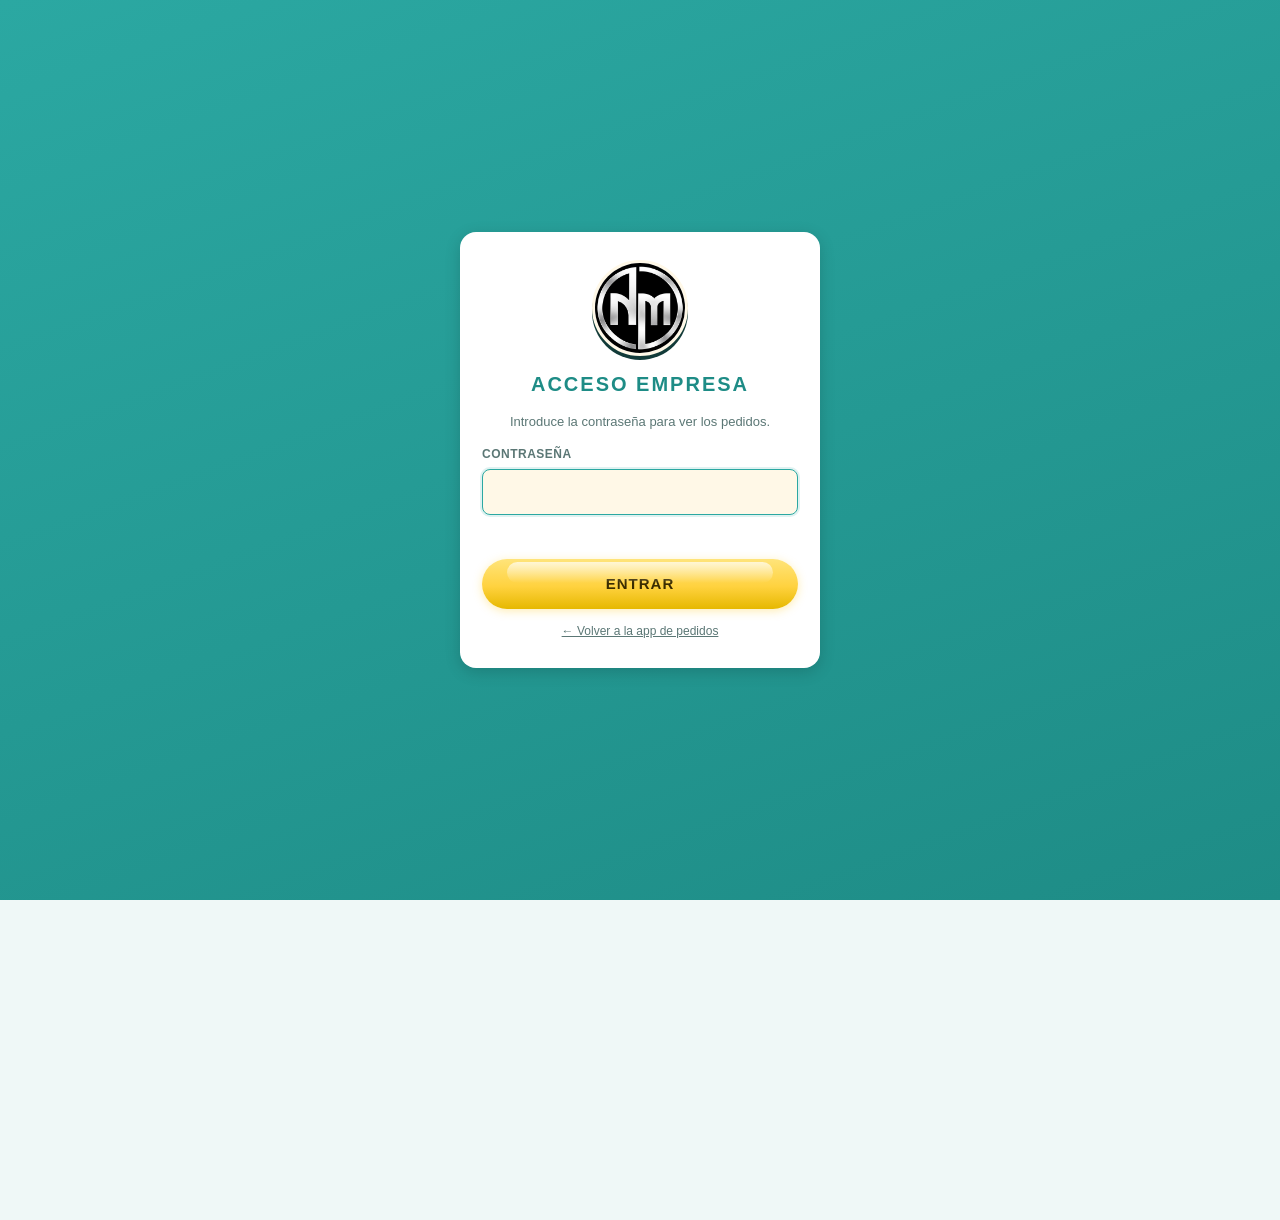
==== commit bf0d7f0e: "Contraseña para el panel de empresa y factura de cada pedido Co-Authored-By: Claude Opus 5.5 <norepl" ====
--- a/admin.html
+++ b/admin.html
@@ -29,7 +29,6 @@
 .olines li{display:flex;justify-content:space-between;gap:var(--s-sm)}
 .olines li span:last-child{font-variant-numeric:tabular-nums;color:var(--muted);white-space:nowrap}
 .onote{font-size:12px;background:var(--cream);border-radius:var(--r-md);padding:6px 10px}
-.oacts{display:flex;gap:var(--s-sm);flex-wrap:wrap}
 .btn-sky{background:var(--sky);color:#fff;box-shadow:var(--sh-sky)}
 .btn-ok{background:var(--success);color:#fff;box-shadow:0 2px 10px rgba(39,174,96,.3)}
 .prod{display:grid;grid-template-columns:44px minmax(0,1fr) auto;grid-template-areas:"t n n" "t p s";align-items:center;column-gap:var(--s-md);row-gap:6px;background:var(--card);border-radius:var(--r-lg);box-shadow:var(--sh-card);padding:10px var(--s-md);border-left:3px solid var(--primary-light)}
@@ -53,12 +52,24 @@
 .hint a{color:var(--primary-dark);font-weight:700}
 </style>
 </head>
-<body>
+<body class="locked">
+<div class="lock" id="lock">
+  <form id="lockForm" autocomplete="off">
+    <img src="logo.png" alt="Logo de Suministros Hostelería">
+    <h1>ACCESO EMPRESA</h1>
+    <p>Introduce la contraseña para ver los pedidos.</p>
+    <label class="field" for="pass">CONTRASEÑA<input id="pass" type="password" autocomplete="current-password" required></label>
+    <span class="err" id="passErr" role="alert"></span>
+    <button class="btn btn-gold btn-block" type="submit">ENTRAR</button>
+    <a href="index.html" class="meta">← Volver a la app de pedidos</a>
+  </form>
+</div>
 <div class="app">
   <header class="top">
     <img class="mini" src="logo.png" alt="">
     <div class="who"><b>PANEL EMPRESA</b><span>Suministros Hostelería</span></div>
     <a class="iconbtn back" href="index.html" aria-label="Ver la app del cliente" title="Ver la app del cliente">📱</a>
+    <button class="iconbtn" id="logout" aria-label="Cerrar sesión" title="Cerrar sesión">🔒</button>
   </header>
 
   <main>
@@ -120,6 +131,7 @@
 <div class="toast" id="toast" role="status"></div>
 
 <script src="datos.js"></script>
+<script src="factura.js"></script>
 <script>
 (function(){
 const IVA=0.21;
@@ -173,7 +185,7 @@
   <div class="ohead"><span class="cli">${esc(o.cli)}${isNew?' <span class="pill coral">NUEVO</span>':''}</span><span class="meta">${esc(o.h)}</span></div>
   <ul class="olines">${o.items.map(([id,n])=>`<li><span>${n} × ${byId[id].n}</span><span>${(byId[id].p*n*(1+IVA)).toLocaleString('es-ES',{minimumFractionDigits:2,maximumFractionDigits:2})} €</span></li>`).join('')}</ul>
   <p>🕗 Entrega: ${esc(o.slot)}</p>${o.notes?`<div class="onote">📝 ${esc(o.notes)}</div>`:''}
-  <div class="ofoot"><span class="price">${eur(total(o.items))}<small>IVA incluido</small></span>${act?`<div class="oacts">${act}</div>`:''}</div></div>`;
+  <div class="ofoot"><span class="price">${eur(total(o.items))}<small>IVA incluido</small></span><div class="oacts"><button class="btn btn-ghost" data-fact="${o.n}">🧾 Factura</button>${act}</div></div></div>`;
 }
 function renderHoy(){
   const all=allOrders(), hoy=all.filter(o=>o.hoy), v=hoy.reduce((s,o)=>s+total(o.items),0);
@@ -218,6 +230,7 @@
 document.addEventListener('click',e=>{
   const b=e.target.closest('button'); if(!b) return; const d=b.dataset;
   if(d.st){const o=allOrders().find(x=>x.n===d.n); if(o){setSt(o,d.st);renderAll();toast(d.st==='reparto'?`🚚 ${o.n} sale a reparto`:`✔ ${o.n} entregado`)}}
+  else if(d.fact){const o=allOrders().find(x=>x.n===d.fact); if(o) window.SH_FACTURA.abrir(o,o.cli)}
   else if(d.f){filtro=d.f;renderPedidos()}
   else if(d.av){const p=byId[d.av];p.out=!p.out;saveCat();renderProductos();toast(p.out?`${p.e} ${p.n}: agotado`:`${p.e} ${p.n}: disponible`)}
 });
@@ -231,6 +244,22 @@
 $('#resetCat').onclick=()=>{P.forEach(p=>{p.p=ORIG[p.id];p.out=false});store('sh-catalogo',{});renderAll();toast('↩️ Precios originales restaurados')};
 window.addEventListener('storage',renderAll);
 
+// Acceso con contraseña. Solo se guarda la huella SHA-256 de la contraseña, no la contraseña.
+// Ojo: en una web sin servidor esto es una protección básica; para datos reales hace falta login en servidor.
+const PASS_HASH='17eeaef3857ec08e11213d8bee9ed740edd012e9ec80f4685d3e66a5d56a71be';
+async function sha256(t){const b=await crypto.subtle.digest('SHA-256',new TextEncoder().encode(t));return [...new Uint8Array(b)].map(x=>x.toString(16).padStart(2,'0')).join('')}
+function unlock(){document.body.classList.remove('locked');$('#lock').hidden=true}
+function lock(){try{sessionStorage.removeItem('sh-admin-ok')}catch(e){}document.body.classList.add('locked');$('#lock').hidden=false;$('#pass').value='';$('#passErr').textContent='';$('#pass').focus()}
+let ok=false; try{ok=sessionStorage.getItem('sh-admin-ok')===PASS_HASH}catch(e){}
+if(ok) unlock(); else $('#pass').focus();
+$('#lockForm').addEventListener('submit',async e=>{
+  e.preventDefault();
+  let h=''; try{h=await sha256($('#pass').value)}catch(err){$('#passErr').textContent='Abre el panel desde la dirección https de la web.';return}
+  if(h===PASS_HASH){try{sessionStorage.setItem('sh-admin-ok',h)}catch(err){}unlock();toast('🔓 Bienvenido')}
+  else{$('#passErr').textContent='Contraseña incorrecta. Inténtalo de nuevo.';const l=$('#lock');l.classList.remove('shake');void l.offsetWidth;l.classList.add('shake');$('#pass').select()}
+});
+$('#logout').onclick=lock;
+
 const d=new Date(), h=d.getHours();
 $('#hello').textContent=h<14?'BUENOS DÍAS':h<21?'BUENAS TARDES':'BUENAS NOCHES';
 const td=d.toLocaleDateString('es-ES',{weekday:'long',day:'numeric',month:'long'});
--- a/estilos.css
+++ b/estilos.css
@@ -341,3 +341,60 @@
 @media (min-width:1080px){
   .list{grid-template-columns:repeat(3,minmax(0,1fr))}
 }
+
+/* Factura: hoja blanca como el papel, también en modo oscuro */
+.fact-wrap{position:fixed;inset:0;z-index:80;overflow-y:auto;background:rgba(10,30,29,.6);
+  padding:calc(16px + env(safe-area-inset-top,0px)) max(12px,env(safe-area-inset-right,0px)) calc(24px + env(safe-area-inset-bottom,0px)) max(12px,env(safe-area-inset-left,0px))}
+.fact-acts{max-width:760px;margin:0 auto 12px;display:flex;gap:var(--s-sm);flex-wrap:wrap}
+.fact-acts .btn{flex:1 1 180px}
+.fact{max-width:760px;margin:0 auto;background:#fff;color:#123B39;border-radius:var(--r-lg);padding:24px clamp(16px,4vw,36px);box-shadow:var(--sh-lg);display:flex;flex-direction:column;gap:18px;font-size:13px}
+.fact-head{display:flex;gap:14px;align-items:flex-start;flex-wrap:wrap;padding-bottom:16px;border-bottom:3px solid #2BA8A2}
+.fact-head img{width:56px;height:56px;border-radius:50%;background:#000;flex:none}
+.fact-head>div:nth-child(2){flex:1 1 200px}
+.fact-head b{display:block;font-size:16px;font-weight:800}
+.fact-head span{color:#5B7775;font-size:12px}
+.fact-num{text-align:right;display:flex;flex-direction:column}
+.fact-num span:first-child{font-size:11px;font-weight:800;letter-spacing:3px;color:#1E8C86}
+.fact-num b{font-size:18px;font-weight:800;letter-spacing:1px;font-variant-numeric:tabular-nums}
+.fact-parts{display:grid;grid-template-columns:repeat(auto-fit,minmax(200px,1fr));gap:12px}
+.fact-parts>div{background:#FFF8E7;border-radius:var(--r-md);padding:10px 14px;line-height:1.5}
+.fact-parts span{display:block;font-size:10px;font-weight:800;letter-spacing:2px;color:#1E8C86}
+.fact-parts b{display:block;font-size:14px}
+.fact-tw{overflow-x:auto}
+.fact table{width:100%;border-collapse:collapse;min-width:460px;font-variant-numeric:tabular-nums}
+.fact th{text-align:left;font-size:10px;letter-spacing:1px;text-transform:uppercase;color:#5B7775;padding:8px 6px;border-bottom:1.5px solid #CFE6E4}
+.fact td{padding:8px 6px;border-bottom:1px dashed #CFE6E4;vertical-align:top}
+.fact td small{display:block;color:#5B7775;font-size:11px}
+.fact .r{text-align:right;white-space:nowrap}
+.fact-tot{align-self:flex-end;width:min(100%,280px);display:flex;flex-direction:column;gap:6px;font-variant-numeric:tabular-nums}
+.fact-tot div{display:flex;justify-content:space-between;color:#5B7775}
+.fact-tot .big{color:#123B39;font-size:18px;font-weight:800;padding-top:8px;border-top:3px solid #2BA8A2}
+.fact-pie{margin:0;font-size:11px;color:#5B7775;border-top:1.5px dashed #CFE6E4;padding-top:12px}
+body.fact-open{overflow:hidden}
+@media print{
+  body.fact-open>*:not(.fact-wrap){display:none!important}
+  body.fact-open{background:#fff;overflow:visible}
+  .fact-wrap{position:static;background:none;padding:0;overflow:visible}
+  .fact-acts{display:none}
+  .fact{box-shadow:none;border-radius:0;max-width:none;padding:0}
+}
+
+/* Acceso con contraseña al panel de la empresa */
+.lock{position:fixed;inset:0;z-index:90;display:grid;place-items:center;background:linear-gradient(160deg,var(--primary),var(--primary-dark));
+  padding:24px max(20px,env(safe-area-inset-right,0px)) 24px max(20px,env(safe-area-inset-left,0px))}
+.lock form{width:100%;max-width:360px;background:var(--card);border-radius:var(--r-xl);box-shadow:var(--sh-lg);padding:28px 22px;display:flex;flex-direction:column;gap:14px;align-items:center;text-align:center}
+.lock img{width:96px;height:96px;border-radius:50%;background:#000;border:3px solid #FFF8E7;box-shadow:0 4px 0 #123B39}
+.lock h1{margin:0;font-size:20px;font-weight:800;letter-spacing:2px;color:var(--primary-dark)}
+.lock p{margin:0;color:var(--muted);font-size:13px}
+.lock .field{width:100%;text-align:left}
+.lock .err{color:var(--error);font-weight:700;font-size:13px;min-height:1.2em}
+.lock.shake form{animation:shake .4s}
+@keyframes shake{25%{transform:translateX(-8px)}50%{transform:translateX(8px)}75%{transform:translateX(-4px)}}
+body.locked .app,body.locked .tabs{visibility:hidden}
+.oacts{display:flex;gap:var(--s-sm);flex-wrap:wrap}
+@media (max-width:520px){
+  .fact table{min-width:0}
+  .fact th:first-child,.fact td:first-child{display:none}
+  .fact th,.fact td{padding:8px 4px}
+  .fact-num{text-align:left;flex-basis:100%}
+}
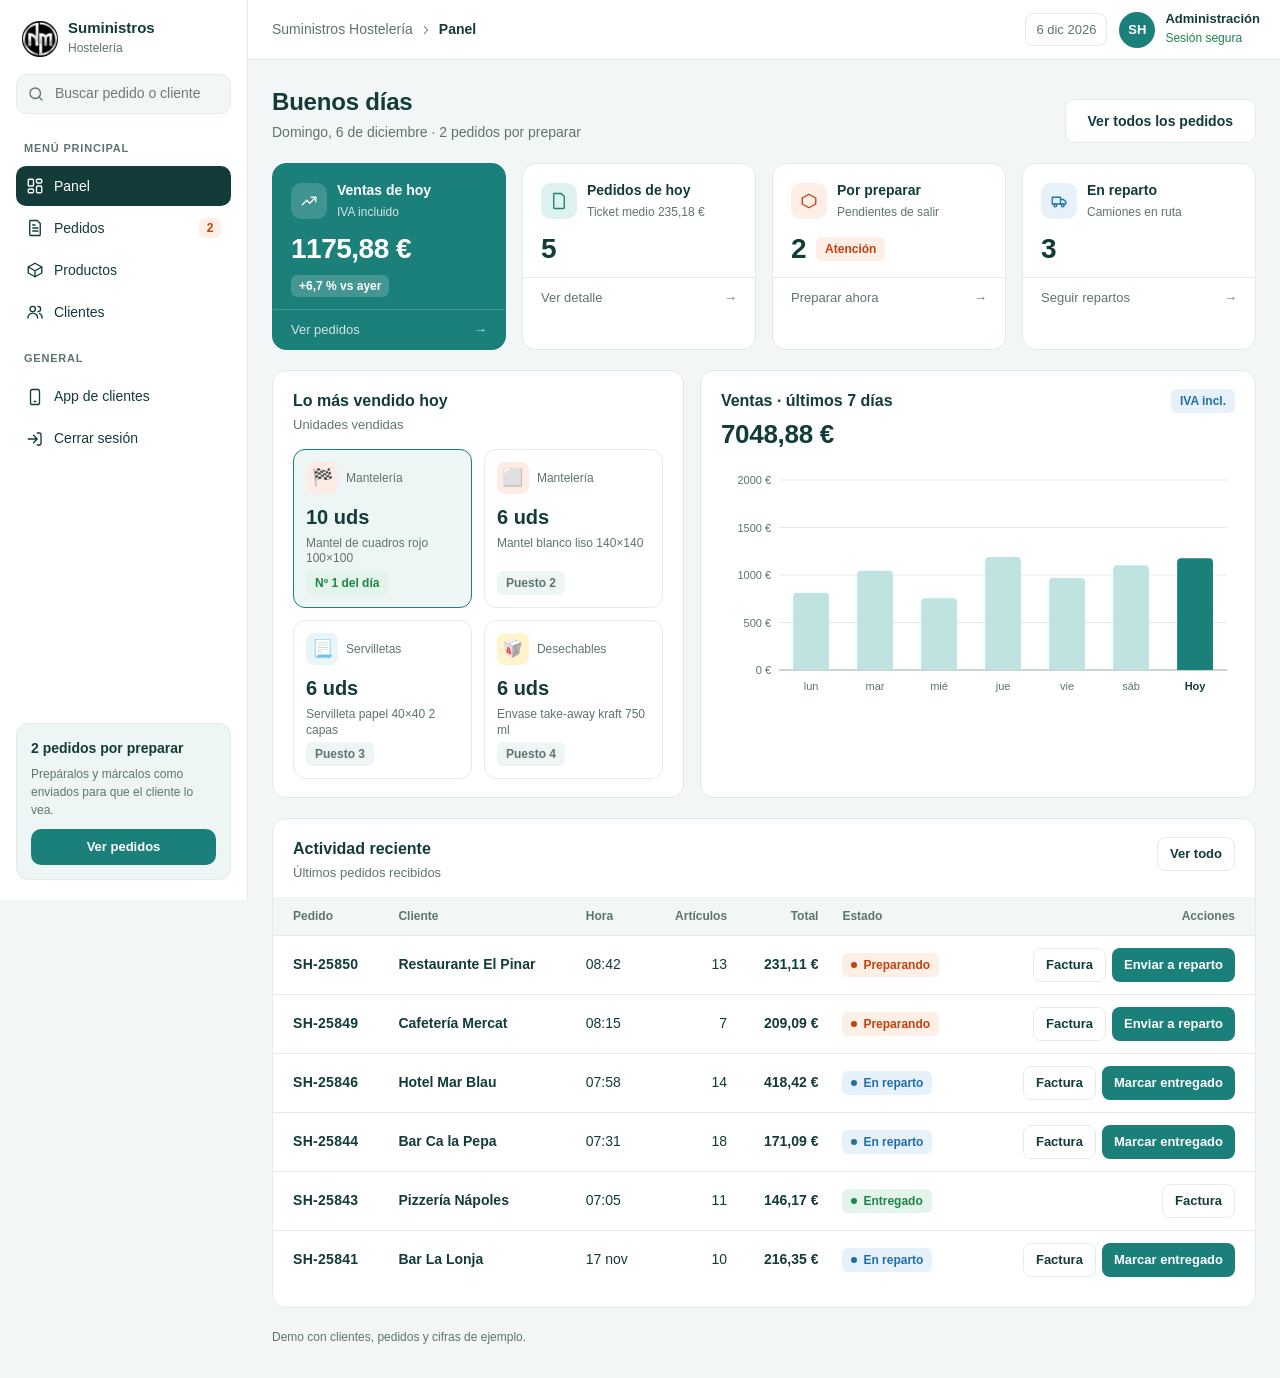
==== commit ec650e55: "Seguridad en servidor, panel de control nuevo y botonera profesional - Acceso al panel comprobado en" ====
--- a/admin.html
+++ b/admin.html
@@ -3,276 +3,119 @@
 <head>
 <meta charset="utf-8">
 <meta name="viewport" content="width=device-width, initial-scale=1, viewport-fit=cover">
-<meta name="theme-color" content="#2BA8A2">
-<title>Panel Suministros Hostelería</title>
-<meta name="claude:viewport-fit-sides" content="cover">
+<meta name="theme-color" content="#123B39">
+<meta name="robots" content="noindex, nofollow">
+<title>Panel de control · Suministros Hostelería</title>
 <link rel="icon" href="logo.png" type="image/png">
 <link rel="apple-touch-icon" href="icon-192.png">
 <link rel="stylesheet" href="estilos.css">
-<style>
-/* Panel de empresa: mismas piezas que la app del cliente, más tiles de cifras, filas editables y acciones de estado */
-.kpis{display:grid;grid-template-columns:1fr 1fr;gap:var(--s-md)}
-@media (min-width:720px){.kpis{grid-template-columns:repeat(4,1fr)}}
-.kpi{background:var(--card);border-radius:var(--r-lg);box-shadow:var(--sh-card);padding:var(--s-md) var(--s-lg);border-left:3px solid var(--primary-light);display:flex;flex-direction:column;gap:2px}
-.kpi span{font-size:11px;font-weight:800;letter-spacing:1px;color:var(--muted)}
-.kpi b{font-size:24px;font-weight:800;font-variant-numeric:tabular-nums;line-height:1.15}
-.kpi small{font-size:11px;color:var(--muted);font-weight:600}
-.kpi.gold{border-left-color:var(--accent);background:linear-gradient(100deg,rgba(255,228,122,.35),var(--card) 60%);box-shadow:var(--sh-accent)}
-.kpi.coral{border-left-color:var(--coral)}
-.kpi.coral b{color:var(--coral-dark)}
-.kpi.coral.alert{animation:boom 2s infinite}
-.kpi.sky{border-left-color:var(--sky)}
-.kpi.sky b{color:var(--sky)}
-.ocard.new{border-left-color:var(--coral);box-shadow:var(--sh-coral)}
-.cli{font-weight:800;font-size:15px}
-.olines{margin:0;padding:0;list-style:none;display:flex;flex-direction:column;gap:2px;font-size:13px}
-.olines li{display:flex;justify-content:space-between;gap:var(--s-sm)}
-.olines li span:last-child{font-variant-numeric:tabular-nums;color:var(--muted);white-space:nowrap}
-.onote{font-size:12px;background:var(--cream);border-radius:var(--r-md);padding:6px 10px}
-.btn-sky{background:var(--sky);color:#fff;box-shadow:var(--sh-sky)}
-.btn-ok{background:var(--success);color:#fff;box-shadow:0 2px 10px rgba(39,174,96,.3)}
-.prod{display:grid;grid-template-columns:44px minmax(0,1fr) auto;grid-template-areas:"t n n" "t p s";align-items:center;column-gap:var(--s-md);row-gap:6px;background:var(--card);border-radius:var(--r-lg);box-shadow:var(--sh-card);padding:10px var(--s-md);border-left:3px solid var(--primary-light)}
-.prod.off{border-left-color:var(--muted);opacity:.75}
-.prod.chg{border-left-color:var(--accent);box-shadow:var(--sh-accent)}
-.prod .thumb{grid-area:t;align-self:start;width:44px;height:44px;font-size:22px;border-radius:var(--r-md)}
-.prod .nm{grid-area:n;font-weight:700;font-size:13px;line-height:1.25}
-.prod .nm small{display:block;color:var(--muted);font-weight:600;font-size:11px}
-.pin{grid-area:p;display:flex;align-items:center;gap:var(--s-sm)}
-.pin label{display:flex;align-items:center;gap:4px;font-weight:800;color:var(--primary-dark)}
-.pin input{width:88px;height:38px;border-radius:var(--r-md);border:1.5px solid var(--line);background:var(--cream);padding:0 8px;text-align:right;font-size:16px;font-weight:800;color:var(--ink);font-variant-numeric:tabular-nums;outline:none}
-.pin input:focus{border-color:var(--primary);box-shadow:var(--sh-focus)}
-.pin small{font-size:10px;color:var(--muted);font-weight:700;letter-spacing:.5px}
-.prod .switch{grid-area:s;width:46px;height:28px}
-.prod .switch::after{width:22px;height:22px}
-.prod .switch[aria-checked="true"]::after{left:21px}
-.ritem .nm .pill{margin-left:4px;vertical-align:1px}
-.back{text-decoration:none;color:#fff}
-.hint{display:flex;gap:var(--s-md);align-items:center;background:var(--cream);border:1.5px dashed var(--accent-dark);border-radius:var(--r-lg);padding:var(--s-md) var(--s-lg);font-size:13px}
-.hint .emo{font-size:22px;flex:none}
-.hint a{color:var(--primary-dark);font-weight:700}
-</style>
+<link rel="stylesheet" href="admin.css">
 </head>
-<body class="locked">
-<div class="lock" id="lock">
-  <form id="lockForm" autocomplete="off">
-    <img src="logo.png" alt="Logo de Suministros Hostelería">
-    <h1>ACCESO EMPRESA</h1>
-    <p>Introduce la contraseña para ver los pedidos.</p>
-    <label class="field" for="pass">CONTRASEÑA<input id="pass" type="password" autocomplete="current-password" required></label>
-    <span class="err" id="passErr" role="alert"></span>
-    <button class="btn btn-gold btn-block" type="submit">ENTRAR</button>
-    <a href="index.html" class="meta">← Volver a la app de pedidos</a>
-  </form>
-</div>
-<div class="app">
-  <header class="top">
-    <img class="mini" src="logo.png" alt="">
-    <div class="who"><b>PANEL EMPRESA</b><span>Suministros Hostelería</span></div>
-    <a class="iconbtn back" href="index.html" aria-label="Ver la app del cliente" title="Ver la app del cliente">📱</a>
-    <button class="iconbtn" id="logout" aria-label="Cerrar sesión" title="Cerrar sesión">🔒</button>
-  </header>
+<body class="dash">
+<div class="shell">
+  <!-- Barra lateral -->
+  <aside class="side" id="side" aria-label="Menú del panel">
+    <div class="brand"><img src="logo.png" alt=""><div><b>Suministros</b><span>Hostelería</span></div></div>
+    <label class="side-search"><svg class="i" viewBox="0 0 24 24" aria-hidden="true"><circle cx="11" cy="11" r="7"/><path d="m20 20-3.5-3.5"/></svg>
+      <input id="gq" type="search" placeholder="Buscar pedido o cliente" maxlength="60" aria-label="Buscar pedido o cliente"></label>
+    <p class="side-lbl">Menú principal</p>
+    <nav class="side-nav">
+      <a href="#hoy" data-v="hoy"><svg class="i" viewBox="0 0 24 24" aria-hidden="true"><rect x="3" y="3" width="7" height="9" rx="1.5"/><rect x="14" y="3" width="7" height="5" rx="1.5"/><rect x="14" y="12" width="7" height="9" rx="1.5"/><rect x="3" y="16" width="7" height="5" rx="1.5"/></svg>Panel</a>
+      <a href="#pedidos" data-v="pedidos"><svg class="i" viewBox="0 0 24 24" aria-hidden="true"><path d="M6 2h9l4 4v15a1 1 0 0 1-1 1H6a1 1 0 0 1-1-1V3a1 1 0 0 1 1-1z"/><path d="M9 12h7M9 16h7M9 8h3"/></svg>Pedidos<span class="cnt" id="navPend"></span></a>
+      <a href="#productos" data-v="productos"><svg class="i" viewBox="0 0 24 24" aria-hidden="true"><path d="M21 8 12 3 3 8v8l9 5 9-5z"/><path d="m3 8 9 5 9-5M12 13v8"/></svg>Productos</a>
+      <a href="#clientes" data-v="clientes"><svg class="i" viewBox="0 0 24 24" aria-hidden="true"><circle cx="9" cy="8" r="3.5"/><path d="M2.5 20a6.5 6.5 0 0 1 13 0"/><path d="M16 4.5a3.5 3.5 0 0 1 0 7M18 14a6.5 6.5 0 0 1 3.5 6"/></svg>Clientes</a>
+    </nav>
+    <p class="side-lbl">General</p>
+    <nav class="side-nav">
+      <a href="index.html"><svg class="i" viewBox="0 0 24 24" aria-hidden="true"><rect x="6" y="2" width="12" height="20" rx="2.5"/><path d="M11 18h2"/></svg>App de clientes</a>
+      <button type="button" id="logout"><svg class="i" viewBox="0 0 24 24" aria-hidden="true"><path d="M15 4h3a2 2 0 0 1 2 2v12a2 2 0 0 1-2 2h-3"/><path d="M10 17l5-5-5-5M15 12H3"/></svg>Cerrar sesión</button>
+    </nav>
+    <div class="side-card">
+      <b id="sideN">0 pedidos por preparar</b>
+      <span>Prepáralos y márcalos como enviados para que el cliente lo vea.</span>
+      <a class="btn btn-primary" href="#pedidos">Ver pedidos</a>
+    </div>
+  </aside>
+  <div class="scrim" id="scrim"></div>
 
-  <main>
-    <!-- HOY -->
-    <section class="view" id="v-hoy">
-      <h1 id="hello">BUENOS DÍAS</h1>
-      <p class="lead" id="today"></p>
-      <div class="kpis">
-        <div class="kpi gold"><span>VENTAS HOY</span><b id="kVentas">0 €</b><small>IVA incluido</small></div>
-        <div class="kpi"><span>PEDIDOS HOY</span><b id="kPedidos">0</b><small id="kTicket">Ticket medio —</small></div>
-        <div class="kpi coral" id="kPrepBox"><span>POR PREPARAR</span><b id="kPrep">0</b><small>Pendientes de salir</small></div>
-        <div class="kpi sky"><span>EN REPARTO</span><b id="kRuta">0</b><small>Camiones en ruta</small></div>
-      </div>
-      <div class="sec">
-        <div class="sec-t"><span class="emo" aria-hidden="true">🔔</span><h2>POR PREPARAR</h2><a href="#pedidos">Ver todos</a></div>
-        <div class="list" id="pendientes"></div>
-      </div>
-      <div class="sec">
-        <div class="sec-t"><span class="emo" aria-hidden="true">🏆</span><h2>LO MÁS VENDIDO HOY</h2></div>
-        <div class="rank" id="topHoy"></div>
-      </div>
-      <div class="hint"><span class="emo" aria-hidden="true">💡</span><span>Prueba: haz un pedido desde la <a href="index.html">app del cliente</a> y vuelve aquí. Aparecerá como pedido nuevo.</span></div>
+  <!-- Contenido -->
+  <div class="main">
+    <header class="topbar">
+      <button class="tb-btn menu" id="menuBtn" aria-label="Abrir menú" aria-controls="side" aria-expanded="false"><svg class="i" viewBox="0 0 24 24" aria-hidden="true"><path d="M4 6h16M4 12h16M4 18h16"/></svg></button>
+      <div class="crumbs"><span>Suministros Hostelería</span><svg class="i" viewBox="0 0 24 24" aria-hidden="true"><path d="m9 6 6 6-6 6"/></svg><b id="crumb">Panel</b></div>
+      <span class="tb-date" id="tbDate"></span>
+      <div class="me"><span class="av">SH</span><div><b>Administración</b><span>Sesión segura</span></div></div>
+    </header>
+
+    <main class="content">
+      <!-- PANEL -->
+      <section class="view" id="v-hoy">
+        <div class="vhead"><div><h1 id="hello">Resumen</h1><p id="today">Aquí tienes la actividad de hoy</p></div>
+          <a class="btn btn-ghost" href="#pedidos">Ver todos los pedidos</a></div>
+        <div class="kpis">
+          <article class="kpi lead"><div class="k-top"><span class="k-ico"><svg class="i" viewBox="0 0 24 24" aria-hidden="true"><path d="M3 17l6-6 4 4 8-8"/><path d="M15 7h6v6"/></svg></span><div><b>Ventas de hoy</b><small>IVA incluido</small></div></div>
+            <div class="k-val"><span id="kVentas">0 €</span><em class="delta" id="kDelta"></em></div><a class="k-foot" href="#pedidos">Ver pedidos<span>→</span></a></article>
+          <article class="kpi"><div class="k-top"><span class="k-ico"><svg class="i" viewBox="0 0 24 24" aria-hidden="true"><path d="M6 2h9l4 4v15a1 1 0 0 1-1 1H6a1 1 0 0 1-1-1V3a1 1 0 0 1 1-1z"/></svg></span><div><b>Pedidos de hoy</b><small id="kTicket">Ticket medio —</small></div></div>
+            <div class="k-val"><span id="kPedidos">0</span></div><a class="k-foot" href="#pedidos">Ver detalle<span>→</span></a></article>
+          <article class="kpi"><div class="k-top"><span class="k-ico warn"><svg class="i" viewBox="0 0 24 24" aria-hidden="true"><path d="M21 8 12 3 3 8v8l9 5 9-5z"/></svg></span><div><b>Por preparar</b><small>Pendientes de salir</small></div></div>
+            <div class="k-val"><span id="kPrep">0</span><em class="tag-st prep" id="kPrepTag" hidden>Atención</em></div><a class="k-foot" href="#pedidos" data-filter="prep">Preparar ahora<span>→</span></a></article>
+          <article class="kpi"><div class="k-top"><span class="k-ico info"><svg class="i" viewBox="0 0 24 24" aria-hidden="true"><path d="M3 7h11v9H3zM14 10h4l3 3v3h-7"/><circle cx="7" cy="18" r="1.8"/><circle cx="17" cy="18" r="1.8"/></svg></span><div><b>En reparto</b><small>Camiones en ruta</small></div></div>
+            <div class="k-val"><span id="kRuta">0</span></div><a class="k-foot" href="#pedidos" data-filter="reparto">Seguir repartos<span>→</span></a></article>
+        </div>
+
+        <div class="row2">
+          <article class="card">
+            <div class="c-head"><div><h2>Lo más vendido hoy</h2><p>Unidades vendidas</p></div></div>
+            <div class="tops" id="topHoy"></div>
+          </article>
+          <article class="card">
+            <div class="c-head"><div><h2>Ventas · últimos 7 días</h2><p class="big" id="wkTotal">0 €</p></div><span class="tag-st info">IVA incl.</span></div>
+            <div class="chart" id="chart" role="img" aria-label="Gráfico de ventas de los últimos 7 días"></div>
+          </article>
+        </div>
+
+        <article class="card">
+          <div class="c-head"><div><h2>Actividad reciente</h2><p>Últimos pedidos recibidos</p></div><a class="btn btn-ghost sm" href="#pedidos">Ver todo</a></div>
+          <div class="tbl-wrap"><table class="tbl" id="recent"></table></div>
+        </article>
+      </section>
+
+      <!-- PEDIDOS -->
+      <section class="view" id="v-pedidos" hidden>
+        <div class="vhead"><div><h1>Pedidos</h1><p>Cambia el estado y el cliente lo ve en su app.</p></div></div>
+        <article class="card">
+          <div class="c-head wrap"><div class="seg" id="fseg" role="group" aria-label="Filtrar por estado"></div>
+            <label class="inp"><svg class="i" viewBox="0 0 24 24" aria-hidden="true"><circle cx="11" cy="11" r="7"/><path d="m20 20-3.5-3.5"/></svg><input id="oq" type="search" placeholder="Buscar" maxlength="60" aria-label="Buscar pedidos"></label></div>
+          <div class="tbl-wrap"><table class="tbl" id="otbl"></table></div>
+        </article>
+      </section>
+
+      <!-- PRODUCTOS -->
+      <section class="view" id="v-productos" hidden>
+        <div class="vhead"><div><h1>Productos</h1><p>Precios con IVA incluido. Los cambios se ven al momento en la app del cliente.</p></div>
+          <button class="btn btn-ghost" id="resetCat" type="button">Restaurar precios</button></div>
+        <article class="card">
+          <div class="c-head wrap"><div><h2>Catálogo</h2><p id="pInfo"></p></div>
+            <label class="inp"><svg class="i" viewBox="0 0 24 24" aria-hidden="true"><circle cx="11" cy="11" r="7"/><path d="m20 20-3.5-3.5"/></svg><input id="pq" type="search" placeholder="Producto o referencia" maxlength="60" aria-label="Buscar productos"></label></div>
+          <div class="tbl-wrap"><table class="tbl" id="ptbl"></table></div>
+        </article>
+      </section>
+
+      <!-- CLIENTES -->
+      <section class="view" id="v-clientes" hidden>
+        <div class="vhead"><div><h1>Clientes</h1><p>Compras de este mes, IVA incluido.</p></div></div>
+        <article class="card"><div class="tbl-wrap"><table class="tbl" id="ctbl"></table></div></article>
+      </section>
       <p class="note">Demo con clientes, pedidos y cifras de ejemplo.</p>
-    </section>
-
-    <!-- PEDIDOS -->
-    <section class="view" id="v-pedidos" hidden>
-      <h1>PEDIDOS</h1>
-      <p class="lead">Cambia el estado y el cliente lo ve en su app.</p>
-      <div class="chips" id="fchips"></div>
-      <div class="list" id="olist"></div>
-    </section>
-
-    <!-- PRODUCTOS -->
-    <section class="view" id="v-productos" hidden>
-      <h1>PRODUCTOS</h1>
-      <p class="lead">Precios con IVA incluido. Los cambios se ven al momento en la app del cliente.</p>
-      <div class="search"><span aria-hidden="true">🔎</span><input id="pq" type="search" placeholder="Buscar producto o referencia…" autocomplete="off" aria-label="Buscar productos"></div>
-      <div class="list" id="plist"></div>
-      <button class="btn btn-ghost btn-block" id="resetCat">↩️ Restaurar precios originales</button>
-    </section>
-
-    <!-- CLIENTES -->
-    <section class="view" id="v-clientes" hidden>
-      <h1>CLIENTES</h1>
-      <p class="lead">Compras de noviembre, IVA incluido.</p>
-      <div class="rank" id="clist"></div>
-    </section>
-  </main>
+    </main>
+  </div>
 </div>
 
-<div class="tabs"><nav aria-label="Secciones">
-  <a href="#hoy" data-v="hoy"><span class="emo" aria-hidden="true">📊</span>Hoy</a>
-  <a href="#pedidos" data-v="pedidos"><span class="emo" aria-hidden="true">🧾</span>Pedidos</a>
-  <a href="#productos" data-v="productos"><span class="emo" aria-hidden="true">📦</span>Productos</a>
-  <a href="#clientes" data-v="clientes"><span class="emo" aria-hidden="true">🏪</span>Clientes</a>
-</nav></div>
-
 <div class="toast" id="toast" role="status"></div>
+<div class="tip" id="tip" hidden></div>
 
 <script src="datos.js"></script>
 <script src="factura.js"></script>
-<script>
-(function(){
-const IVA=0.21;
-const {CATS,P}=window.SH_DATA;
-const ORIG=Object.fromEntries(P.map(p=>[p.id,p.base]));
-const catBg=Object.fromEntries(CATS.map(c=>[c[0],c[3]]));
-const byId=Object.fromEntries(P.map(p=>[p.id,p]));
-const $=s=>document.querySelector(s);
-const eur=n=>n.toLocaleString('es-ES',{style:'currency',currency:'EUR'});
-const esc=s=>String(s).replace(/[&<>"]/g,c=>({'&':'&amp;','<':'&lt;','>':'&gt;','"':'&quot;'}[c]));
-const load=(k,d)=>{try{return JSON.parse(localStorage.getItem(k)||'null')??d}catch(e){return d}};
-const store=(k,v)=>{try{localStorage.setItem(k,JSON.stringify(v))}catch(e){}};
-
-// Pedidos de hoy de otros clientes (ejemplo)
-const SEED=[
- {n:'SH-25850',cli:'Restaurante El Pinar',h:'08:42',st:'prep',slot:'Mañana 8–11 h',notes:'Dejar en cocina, entrada por la calle de atrás',items:[[2,6],[8,4],[14,2],[16,1]]},
- {n:'SH-25849',cli:'Cafetería Mercat',h:'08:15',st:'prep',slot:'Mañana 11–14 h',notes:'',items:[[7,3],[10,2],[17,2]]},
- {n:'SH-25846',cli:'Hotel Mar Blau',h:'07:58',st:'reparto',slot:'Hoy 8–11 h',notes:'Preguntar por Marta en recepción',items:[[5,6],[13,2],[18,4],[19,2]]},
- {n:'SH-25844',cli:'Bar Ca la Pepa',h:'07:31',st:'reparto',slot:'Hoy 8–11 h',notes:'',items:[[1,10],[6,2],[15,6]]},
- {n:'SH-25843',cli:'Pizzería Nápoles',h:'07:05',st:'ok',slot:'Hoy 8–11 h',notes:'',items:[[9,6],[11,2],[12,3]]}
-];
-// Compras del mes antes de hoy (ejemplo)
-const CLIENTES=[
- ['Hotel Mar Blau','Malvarrosa',1840.50,9],['Restaurante El Pinar','Benimaclet',1265.20,7],['Bar La Lonja','Ciutat Vella',980.30,6],
- ['Cafetería Mercat','Russafa',742.10,8],['Bar Ca la Pepa','El Cabanyal',611.75,5],['Pizzería Nápoles','Campanar',498.40,4]];
-
-let adminSt=load('sh-admin',{}), filtro='todos', pq='';
-const base=it=>it.reduce((s,[id,n])=>s+(byId[id]?byId[id].p:0)*n,0);
-const total=it=>base(it)*(1+IVA);
-
-// Junta los pedidos de ejemplo con los que ha hecho el cliente de la demo en su app
-function allOrders(){
-  const cli=load('sh-pedidos',null), cliOrders=(cli&&cli.orders)||window.SH_DATA.ORDERS;
-  const mine=cliOrders.filter(o=>o.d==='hoy'||o.st!=='ok').map(o=>({...o,cli:'Bar La Lonja',src:'cli',h:o.h||(o.d==='hoy'?'—':o.d),hoy:o.d==='hoy',slot:o.slot||'Mañana 8–11 h'}));
-  const seed=SEED.map(o=>({...o,st:adminSt[o.n]||o.st,src:'adm',hoy:true}));
-  return [...mine.filter(o=>o.hoy).reverse(),...seed,...mine.filter(o=>!o.hoy)].sort((a,b)=>(b.hoy-a.hoy));
-}
-function setSt(o,st){
-  if(o.src==='cli'){
-    const cli=load('sh-pedidos',null)||{cart:{},ivaIncl:true,points:1840,orders:window.SH_DATA.ORDERS.map(x=>({...x}))};
-    cli.orders=(cli.orders||window.SH_DATA.ORDERS.map(x=>({...x}))); const t=cli.orders.find(x=>x.n===o.n); if(t) t.st=st; store('sh-pedidos',cli);
-  } else {adminSt[o.n]=st;store('sh-admin',adminSt)}
-}
-const ST={prep:['📦 Preparando','gold'],reparto:['🚚 En reparto','sky'],ok:['✔ Entregado','ok']};
-function ocard(o){
-  const [lbl,c]=ST[o.st], isNew=o.src==='cli'&&o.hoy&&o.st==='prep';
-  const act=o.st==='prep'?`<button class="btn btn-sky" data-st="reparto" data-n="${o.n}">🚚 Enviar a reparto</button>`
-    :o.st==='reparto'?`<button class="btn btn-ok" data-st="ok" data-n="${o.n}">✔ Marcar entregado</button>`:'';
-  return `<div class="ocard${isNew?' new':o.st!=='ok'?' live':''}">
-  <div class="ohead"><b>${o.n}</b><span class="pill ${c}">${lbl}</span></div>
-  <div class="ohead"><span class="cli">${esc(o.cli)}${isNew?' <span class="pill coral">NUEVO</span>':''}</span><span class="meta">${esc(o.h)}</span></div>
-  <ul class="olines">${o.items.map(([id,n])=>`<li><span>${n} × ${byId[id].n}</span><span>${(byId[id].p*n*(1+IVA)).toLocaleString('es-ES',{minimumFractionDigits:2,maximumFractionDigits:2})} €</span></li>`).join('')}</ul>
-  <p>🕗 Entrega: ${esc(o.slot)}</p>${o.notes?`<div class="onote">📝 ${esc(o.notes)}</div>`:''}
-  <div class="ofoot"><span class="price">${eur(total(o.items))}<small>IVA incluido</small></span><div class="oacts"><button class="btn btn-ghost" data-fact="${o.n}">🧾 Factura</button>${act}</div></div></div>`;
-}
-function renderHoy(){
-  const all=allOrders(), hoy=all.filter(o=>o.hoy), v=hoy.reduce((s,o)=>s+total(o.items),0);
-  const prep=all.filter(o=>o.st==='prep'), ruta=all.filter(o=>o.st==='reparto');
-  $('#kVentas').textContent=eur(v); $('#kPedidos').textContent=hoy.length;
-  $('#kTicket').textContent='Ticket medio '+(hoy.length?eur(v/hoy.length):'—');
-  $('#kPrep').textContent=prep.length; $('#kRuta').textContent=ruta.length;
-  $('#kPrepBox').classList.toggle('alert',prep.length>0);
-  const td=$('#today').dataset.date||''; $('#today').textContent=td+(prep.length?` · Tienes ${prep.length} ${prep.length===1?'pedido':'pedidos'} por preparar.`:' · Todo al día.');
-  $('#pendientes').innerHTML=prep.length?prep.map(ocard).join(''):'<div class="empty"><span class="emo">🎉</span>Todo preparado. No hay pedidos pendientes.</div>';
-  const u={}; hoy.forEach(o=>o.items.forEach(([id,n])=>u[id]=(u[id]||0)+n));
-  const top=Object.entries(u).sort((a,b)=>b[1]-a[1]).slice(0,5), medal=['<span class="crown">👑</span>','🥈','🥉'];
-  $('#topHoy').innerHTML=top.map(([id,n],i)=>{const p=byId[id];return `<div class="ritem${i<3?' r'+(i+1):''}"><span class="pos">${i<3?medal[i]:i+1}</span><span class="av">${p.e}</span><span class="nm">${p.n}<small>${p.f}</small></span><span class="sc">${n}</span></div>`}).join('');
-}
-function renderPedidos(){
-  const all=allOrders(), cnt=k=>k==='todos'?all.length:all.filter(o=>o.st===k).length;
-  $('#fchips').innerHTML=[['todos','Todos'],['prep','Preparando'],['reparto','En reparto'],['ok','Entregados']].map(([k,l])=>`<button class="chip" data-f="${k}" aria-pressed="${k===filtro}">${l} · ${cnt(k)}</button>`).join('');
-  const l=all.filter(o=>filtro==='todos'||o.st===filtro);
-  $('#olist').innerHTML=l.length?l.map(ocard).join(''):'<div class="empty"><span class="emo">📭</span>No hay pedidos en este estado.</div>';
-}
-function renderProductos(){
-  const t=pq.trim().toLowerCase(), ov=load('sh-catalogo',{});
-  $('#plist').innerHTML=P.filter(p=>!t||(p.n+' '+p.ref).toLowerCase().includes(t)).map(p=>{const chg=Math.abs(p.p-ORIG[p.id])>.001;
-    return `<div class="prod${p.out?' off':chg?' chg':''}"><span class="thumb" style="background:${catBg[p.cat]}">${p.e}</span>
-    <span class="nm">${p.n}<small>${p.ref} · ${p.f}${chg?` · antes ${eur(ORIG[p.id]*(1+IVA))}`:''}</small></span>
-    <div class="pin"><label><input type="number" inputmode="decimal" step="0.05" min="0" value="${(p.p*(1+IVA)).toFixed(2)}" data-price="${p.id}" id="pr-${p.id}" aria-label="Precio de ${esc(p.n)}">€</label><small>${p.out?'AGOTADO':'DISPONIBLE'}</small></div>
-    <button class="switch" role="switch" aria-checked="${!p.out}" data-av="${p.id}" aria-label="Disponible: ${esc(p.n)}"></button></div>`}).join('')||'<div class="empty"><span class="emo">🤔</span>No hay productos con ese nombre.</div>';
-}
-function saveCat(){const o={};P.forEach(p=>{if(Math.abs(p.p-ORIG[p.id])>.001||p.out)o[p.id]={p:p.p,out:!!p.out}});store('sh-catalogo',o)}
-function renderClientes(){
-  const all=allOrders().filter(o=>o.hoy), add={};
-  all.forEach(o=>add[o.cli]=(add[o.cli]||0)+total(o.items));
-  const l=CLIENTES.map(([n,z,t,k])=>({n,z,t:t+(add[n]||0),k:k+all.filter(o=>o.cli===n).length,hoy:!!add[n]})).sort((a,b)=>b.t-a.t);
-  const medal=['<span class="crown">👑</span>','🥈','🥉'];
-  $('#clist').innerHTML=l.map((c,i)=>`<div class="ritem${i<3?' r'+(i+1):''}"><span class="pos">${i<3?medal[i]:i+1}</span><span class="av">🏪</span>
-   <span class="nm">${c.n}${c.hoy?'<span class="pill teal">Hoy</span>':''}<small>${c.z} · ${c.k} pedidos</small></span><span class="sc">${eur(c.t)}</span></div>`).join('');
-}
-function renderAll(){renderHoy();renderPedidos();renderProductos();renderClientes()}
-
-let tt; function toast(t){const el=$('#toast');el.textContent=t;el.classList.add('on');clearTimeout(tt);tt=setTimeout(()=>el.classList.remove('on'),2200)}
-
-document.addEventListener('click',e=>{
-  const b=e.target.closest('button'); if(!b) return; const d=b.dataset;
-  if(d.st){const o=allOrders().find(x=>x.n===d.n); if(o){setSt(o,d.st);renderAll();toast(d.st==='reparto'?`🚚 ${o.n} sale a reparto`:`✔ ${o.n} entregado`)}}
-  else if(d.fact){const o=allOrders().find(x=>x.n===d.fact); if(o) window.SH_FACTURA.abrir(o,o.cli)}
-  else if(d.f){filtro=d.f;renderPedidos()}
-  else if(d.av){const p=byId[d.av];p.out=!p.out;saveCat();renderProductos();toast(p.out?`${p.e} ${p.n}: agotado`:`${p.e} ${p.n}: disponible`)}
-});
-document.addEventListener('change',e=>{
-  const id=e.target.dataset&&e.target.dataset.price; if(!id) return;
-  const v=Math.round(parseFloat(String(e.target.value).replace(',','.'))*100)/100, p=byId[id];
-  if(!(v>0)){e.target.value=(p.p*(1+IVA)).toFixed(2);toast('Escribe un precio mayor que 0');return}
-  p.p=v/(1+IVA);saveCat();renderAll();toast(`💶 ${p.n}: ${eur(v)} IVA incluido`);
-});
-$('#pq').addEventListener('input',e=>{pq=e.target.value;renderProductos()});
-$('#resetCat').onclick=()=>{P.forEach(p=>{p.p=ORIG[p.id];p.out=false});store('sh-catalogo',{});renderAll();toast('↩️ Precios originales restaurados')};
-window.addEventListener('storage',renderAll);
-
-// Acceso con contraseña. Solo se guarda la huella SHA-256 de la contraseña, no la contraseña.
-// Ojo: en una web sin servidor esto es una protección básica; para datos reales hace falta login en servidor.
-const PASS_HASH='17eeaef3857ec08e11213d8bee9ed740edd012e9ec80f4685d3e66a5d56a71be';
-async function sha256(t){const b=await crypto.subtle.digest('SHA-256',new TextEncoder().encode(t));return [...new Uint8Array(b)].map(x=>x.toString(16).padStart(2,'0')).join('')}
-function unlock(){document.body.classList.remove('locked');$('#lock').hidden=true}
-function lock(){try{sessionStorage.removeItem('sh-admin-ok')}catch(e){}document.body.classList.add('locked');$('#lock').hidden=false;$('#pass').value='';$('#passErr').textContent='';$('#pass').focus()}
-let ok=false; try{ok=sessionStorage.getItem('sh-admin-ok')===PASS_HASH}catch(e){}
-if(ok) unlock(); else $('#pass').focus();
-$('#lockForm').addEventListener('submit',async e=>{
-  e.preventDefault();
-  let h=''; try{h=await sha256($('#pass').value)}catch(err){$('#passErr').textContent='Abre el panel desde la dirección https de la web.';return}
-  if(h===PASS_HASH){try{sessionStorage.setItem('sh-admin-ok',h)}catch(err){}unlock();toast('🔓 Bienvenido')}
-  else{$('#passErr').textContent='Contraseña incorrecta. Inténtalo de nuevo.';const l=$('#lock');l.classList.remove('shake');void l.offsetWidth;l.classList.add('shake');$('#pass').select()}
-});
-$('#logout').onclick=lock;
-
-const d=new Date(), h=d.getHours();
-$('#hello').textContent=h<14?'BUENOS DÍAS':h<21?'BUENAS TARDES':'BUENAS NOCHES';
-const td=d.toLocaleDateString('es-ES',{weekday:'long',day:'numeric',month:'long'});
-$('#today').dataset.date=td.charAt(0).toUpperCase()+td.slice(1);
-
-const VIEWS=['hoy','pedidos','productos','clientes'];
-function route(){const v=(location.hash||'#hoy').slice(1), ok=VIEWS.includes(v)?v:'hoy';
-  VIEWS.forEach(k=>$('#v-'+k).hidden=k!==ok);
-  document.querySelectorAll('.tabs a').forEach(a=>a.dataset.v===ok?a.setAttribute('aria-current','page'):a.removeAttribute('aria-current'));
-  window.scrollTo(0,0)}
-window.addEventListener('hashchange',route);
-renderAll();route();
-})();
-</script>
+<script src="admin.js"></script>
 </body>
 </html>
--- a/estilos.css
+++ b/estilos.css
@@ -383,14 +383,13 @@
 .lock{position:fixed;inset:0;z-index:90;display:grid;place-items:center;background:linear-gradient(160deg,var(--primary),var(--primary-dark));
   padding:24px max(20px,env(safe-area-inset-right,0px)) 24px max(20px,env(safe-area-inset-left,0px))}
 .lock form{width:100%;max-width:360px;background:var(--card);border-radius:var(--r-xl);box-shadow:var(--sh-lg);padding:28px 22px;display:flex;flex-direction:column;gap:14px;align-items:center;text-align:center}
-.lock img{width:96px;height:96px;border-radius:50%;background:#000;border:3px solid #FFF8E7;box-shadow:0 4px 0 #123B39}
-.lock h1{margin:0;font-size:20px;font-weight:800;letter-spacing:2px;color:var(--primary-dark)}
+.lock img{width:80px;height:80px;border-radius:50%;background:#000}
+.lock h1{margin:0;font-size:20px;font-weight:700;color:var(--ink)}
 .lock p{margin:0;color:var(--muted);font-size:13px}
 .lock .field{width:100%;text-align:left}
 .lock .err{color:var(--error);font-weight:700;font-size:13px;min-height:1.2em}
 .lock.shake form{animation:shake .4s}
 @keyframes shake{25%{transform:translateX(-8px)}50%{transform:translateX(8px)}75%{transform:translateX(-4px)}}
-body.locked .app,body.locked .tabs{visibility:hidden}
 .oacts{display:flex;gap:var(--s-sm);flex-wrap:wrap}
 @media (max-width:520px){
   .fact table{min-width:0}
@@ -398,3 +397,54 @@
   .fact th,.fact td{padding:8px 4px}
   .fact-num{text-align:left;flex-basis:100%}
 }
+
+/* Carrito de la cabecera: icono dibujado, nítido en cualquier móvil */
+.iconbtn.cart{background:#FFF8E7;box-shadow:0 2px 0 #123B39}
+.iconbtn.cart svg{width:24px;height:24px;fill:none;stroke:#1E8C86;stroke-width:2.2;stroke-linecap:round;stroke-linejoin:round}
+.iconbtn.cart svg circle{fill:#1E8C86;stroke:none}
+
+/* ===== Botonera profesional: formas sobrias, colores de la paleta, sin brillos ===== */
+.btn{border-radius:10px;font-weight:600;letter-spacing:0;font-size:14px;transition:background-color .15s,border-color .15s,color .15s,transform .1s;box-shadow:none}
+.btn:active{transform:translateY(1px)}
+.btn-block{min-height:48px;font-size:15px}
+.btn-primary{background:#1B7F7A;color:#fff}
+.btn-primary:hover{background:#166B67}
+.btn-soft{background:var(--primary-bg);color:var(--primary-dark)}
+.btn-soft:hover{background:#D3EEEC}
+.btn-ghost{background:var(--card);color:var(--ink);border:1px solid var(--line)}
+.btn-ghost:hover{border-color:var(--primary);color:var(--primary-dark)}
+.btn-accent{background:var(--accent);color:var(--on-accent)}
+.btn:focus-visible{outline:2px solid var(--primary);outline-offset:2px;box-shadow:none}
+.add{min-height:38px;padding:0 14px;font-size:13px}
+.flash .btn{border-radius:10px;background:#123B39;color:#FFE47A;font-weight:600}
+.step{gap:4px;border:1px solid var(--line);border-radius:10px;padding:2px;background:var(--card)}
+.step button{width:34px;height:34px;border-radius:8px;font-size:18px;font-weight:600;box-shadow:none;transition:background-color .15s}
+.step button:active{transform:none}
+.step .minus{background:transparent;color:var(--muted)}
+.step .minus:hover{background:#FDEBE5;color:var(--coral-dark)}
+.step .plus{background:#1B7F7A;color:#fff}
+.step .plus:hover{background:#166B67}
+.step output{min-width:24px;font-size:14px;font-weight:700}
+.lines .step button{width:30px;height:30px;font-size:16px}
+.chip{border-radius:8px;border:1px solid var(--line);font-weight:600;min-height:36px;transition:background-color .15s,border-color .15s}
+.chip:active{transform:none}
+.chip[aria-pressed="true"]{background:var(--primary-bg);border-color:var(--primary);color:var(--primary-dark);box-shadow:none}
+.cat{box-shadow:none;border:1px solid var(--line);transition:border-color .15s}
+.cat:hover{border-color:var(--primary)}
+.cat:active{transform:none}
+.slots button{border-radius:8px;border:1px solid var(--line);transition:border-color .15s}
+.slots button[aria-pressed="true"]{background:var(--primary-bg);border-color:var(--primary);color:var(--primary-dark);box-shadow:none}
+.slots button[aria-pressed="true"] small{color:var(--primary-dark)}
+.tabs nav{border-radius:14px;border:1px solid var(--line);box-shadow:0 4px 16px rgba(18,59,57,.08)}
+.tabs a{border-radius:10px;font-weight:600;gap:3px}
+.tabs a:active{transform:none}
+.tabs a .ico{width:22px;height:22px;fill:none;stroke:currentColor;stroke-width:1.8;stroke-linecap:round;stroke-linejoin:round}
+.tabs a[aria-current="page"]{background:var(--primary-bg);color:var(--primary-dark);box-shadow:none}
+.cbar button{border-radius:12px;padding:0 6px 0 18px;box-shadow:0 6px 18px rgba(18,59,57,.18)}
+.cbar .tot{background:rgba(255,255,255,.16);color:#fff;border-radius:8px}
+.iconbtn{border-radius:10px;transition:background-color .15s}
+.iconbtn:active{transform:none}
+.iconbtn.cart{background:#fff;box-shadow:none}
+.x{border-radius:10px;box-shadow:none;border:1px solid var(--line)}
+.switch{transition:background-color .2s}
+a.btn{text-decoration:none}
--- a/admin.css
+++ b/admin.css
@@ -0,0 +1,214 @@
+/* Panel de control: estilo de panel de gestión (barra lateral, tarjetas limpias, tablas) con la paleta de la marca.
+   Layout: barra lateral fija de 248px en escritorio; en móvil se abre como cajón desde el botón de menú. */
+.dash{
+  --d-bg:#F3F6F6;--d-card:#FFFFFF;--d-line:#E3ECEB;--d-ink:#123B39;--d-mut:#5E7472;--d-soft:#EEF6F5;
+  --d-pri:#1B7F7A;--d-pri-h:#166B67;--d-pri-soft:#DDF1EF;--d-bar:#BFE3E0;--d-nav:#123B39;
+  --d-warn:#C2410C;--d-warn-bg:#FDEEE6;--d-info:#1F6FA8;--d-info-bg:#E6F1FA;--d-ok:#1E8449;--d-ok-bg:#E3F4EA;
+  --d-gold:#8A6A00;--d-gold-bg:#FFF4C7;--d-br:#9A4A2C;--d-br-bg:#FBE9E1;
+}
+@media (prefers-color-scheme: dark){:root:not([data-theme="light"]) .dash{
+  --d-bg:#0D1F1E;--d-card:#132B29;--d-line:#22403D;--d-ink:#E4F2F1;--d-mut:#9BB7B4;--d-soft:#183634;
+  --d-pri:#2BA8A2;--d-pri-h:#3CC4BD;--d-pri-soft:#173F3C;--d-bar:#2C5754;--d-nav:#2BA8A2;
+  --d-warn:#FF9A70;--d-warn-bg:#3A2219;--d-info:#7CC0EE;--d-info-bg:#16314A;--d-ok:#6BD69A;--d-ok-bg:#163826;
+  --d-gold:#FFD23F;--d-gold-bg:#3A3215;--d-br:#F2A88A;--d-br-bg:#3A241B}}
+:root[data-theme="dark"] .dash{
+  --d-bg:#0D1F1E;--d-card:#132B29;--d-line:#22403D;--d-ink:#E4F2F1;--d-mut:#9BB7B4;--d-soft:#183634;
+  --d-pri:#2BA8A2;--d-pri-h:#3CC4BD;--d-pri-soft:#173F3C;--d-bar:#2C5754;--d-nav:#2BA8A2;
+  --d-warn:#FF9A70;--d-warn-bg:#3A2219;--d-info:#7CC0EE;--d-info-bg:#16314A;--d-ok:#6BD69A;--d-ok-bg:#163826;
+  --d-gold:#FFD23F;--d-gold-bg:#3A3215;--d-br:#F2A88A;--d-br-bg:#3A241B}
+
+body.dash{background:var(--d-bg);color:var(--d-ink);font:400 14px/1.5 var(--font)}
+body.dash::before{background:var(--d-card)}
+.dash .i{width:18px;height:18px;fill:none;stroke:currentColor;stroke-width:1.8;stroke-linecap:round;stroke-linejoin:round;flex:none}
+.dash .btn-primary{background:var(--d-pri)}
+.dash .btn-primary:hover{background:var(--d-pri-h)}
+.dash .btn-ghost{background:var(--d-card);color:var(--d-ink);border-color:var(--d-line)}
+.dash .btn.sm{min-height:34px;padding:0 12px;font-size:13px;border-radius:8px}
+.mono{font-variant-numeric:tabular-nums;letter-spacing:.3px}
+
+.shell{display:grid;grid-template-columns:248px minmax(0,1fr);min-height:100vh}
+
+/* Barra lateral */
+.side{position:sticky;top:0;height:100vh;overflow-y:auto;background:var(--d-card);border-right:1px solid var(--d-line);
+  padding:20px 16px calc(20px + env(safe-area-inset-bottom,0px)) max(16px,env(safe-area-inset-left,0px));display:flex;flex-direction:column;gap:6px}
+.brand{display:flex;align-items:center;gap:10px;padding:0 6px 10px}
+.brand img{width:36px;height:36px;border-radius:50%;background:#000}
+.brand b{display:block;font-weight:700;font-size:15px;line-height:1.1}
+.brand span{font-size:12px;color:var(--d-mut)}
+.side-search{display:flex;align-items:center;gap:8px;height:40px;border:1px solid var(--d-line);border-radius:10px;padding:0 10px;color:var(--d-mut);background:var(--d-bg);margin-bottom:8px}
+.side-search input{border:0;background:none;outline:none;width:100%;font-size:14px;color:var(--d-ink)}
+.side-lbl{margin:12px 8px 4px;font-size:11px;font-weight:600;letter-spacing:.8px;text-transform:uppercase;color:var(--d-mut)}
+.side-nav{display:flex;flex-direction:column;gap:2px}
+.side-nav a,.side-nav button{display:flex;align-items:center;gap:10px;min-height:40px;padding:0 10px;border-radius:10px;color:var(--d-ink);text-decoration:none;font-weight:500;font-size:14px;text-align:left;width:100%;transition:background-color .15s}
+.side-nav a:hover,.side-nav button:hover{background:var(--d-soft)}
+.side-nav a[aria-current="page"]{background:var(--d-nav);color:#fff}
+.side-nav .cnt{margin-left:auto;min-width:22px;height:20px;padding:0 6px;border-radius:6px;background:var(--d-warn-bg);color:var(--d-warn);font-size:12px;font-weight:700;display:grid;place-items:center}
+.side-nav .cnt:empty{display:none}
+.side-nav a[aria-current="page"] .cnt{background:rgba(255,255,255,.2);color:#fff}
+.side-card{margin-top:auto;background:var(--d-soft);border:1px solid var(--d-line);border-radius:12px;padding:14px;display:flex;flex-direction:column;gap:6px}
+.side-card b{font-size:14px}
+.side-card span{font-size:12px;color:var(--d-mut)}
+.side-card .btn{min-height:36px;font-size:13px;margin-top:4px}
+.scrim{display:none}
+
+/* Barra superior */
+.main{min-width:0;display:flex;flex-direction:column}
+.topbar{position:sticky;top:env(safe-area-inset-top,0px);z-index:20;display:flex;align-items:center;gap:12px;background:var(--d-card);border-bottom:1px solid var(--d-line);
+  padding:10px max(20px,env(safe-area-inset-right,0px)) 10px 24px;min-height:60px}
+.tb-btn{width:38px;height:38px;border-radius:10px;border:1px solid var(--d-line);display:grid;place-items:center;color:var(--d-ink)}
+.tb-btn.menu{display:none}
+.crumbs{display:flex;align-items:center;gap:6px;color:var(--d-mut);font-size:14px;flex:1;min-width:0;white-space:nowrap;overflow:hidden}
+.crumbs .i{width:14px;height:14px}
+.crumbs b{color:var(--d-ink);font-weight:600}
+.tb-date{font-size:13px;color:var(--d-mut);border:1px solid var(--d-line);border-radius:8px;padding:6px 10px;white-space:nowrap}
+.me{display:flex;align-items:center;gap:10px}
+.me b{display:block;font-size:13px;font-weight:600;line-height:1.2}
+.me span:not(.av){font-size:12px;color:var(--d-ok)}
+.av{width:36px;height:36px;border-radius:50%;background:var(--d-pri);color:#fff;display:grid;place-items:center;font-weight:700;font-size:13px;flex:none}
+.av.sm{width:32px;height:32px;font-size:12px}
+
+/* Contenido */
+.content{padding:24px max(24px,env(safe-area-inset-right,0px)) calc(32px + env(safe-area-inset-bottom,0px)) 24px;display:flex;flex-direction:column;gap:20px;max-width:1360px;width:100%}
+.dash .view{gap:20px;padding:0}
+.vhead{display:flex;align-items:flex-end;justify-content:space-between;gap:12px;flex-wrap:wrap}
+.vhead h1{margin:0;font-size:24px;font-weight:700;letter-spacing:-.2px;color:var(--d-ink)}
+.vhead p{margin:2px 0 0;color:var(--d-mut)}
+.card{background:var(--d-card);border:1px solid var(--d-line);border-radius:14px;padding:18px 20px;display:flex;flex-direction:column;gap:14px;min-width:0}
+.c-head{display:flex;align-items:flex-start;justify-content:space-between;gap:12px}
+.c-head.wrap{flex-wrap:wrap;align-items:center}
+.c-head h2{margin:0;font-size:16px;font-weight:600}
+.c-head p{margin:2px 0 0;color:var(--d-mut);font-size:13px}
+.c-head p.big{font-size:26px;font-weight:700;color:var(--d-ink);font-variant-numeric:tabular-nums;letter-spacing:-.3px}
+
+/* Tarjetas de cifras */
+.kpis{display:grid;grid-template-columns:repeat(4,minmax(0,1fr));gap:16px}
+.kpi{background:var(--d-card);border:1px solid var(--d-line);border-radius:14px;padding:16px 18px 0;display:flex;flex-direction:column;gap:12px;color:var(--d-ink)}
+.k-top{display:flex;gap:10px;align-items:center}
+.k-top b{display:block;font-size:14px;font-weight:600}
+.k-top small{font-size:12px;color:var(--d-mut)}
+.k-ico{width:36px;height:36px;border-radius:10px;display:grid;place-items:center;background:var(--d-pri-soft);color:var(--d-pri)}
+.k-ico.warn{background:var(--d-warn-bg);color:var(--d-warn)}
+.k-ico.info{background:var(--d-info-bg);color:var(--d-info)}
+.k-val{display:flex;align-items:center;gap:10px;flex-wrap:wrap}
+.k-val span{font-size:28px;font-weight:700;letter-spacing:-.5px;font-variant-numeric:tabular-nums;line-height:1.1}
+.k-foot{display:flex;justify-content:space-between;align-items:center;border-top:1px solid var(--d-line);margin:0 -18px;padding:10px 18px;font-size:13px;font-weight:500;color:var(--d-mut);text-decoration:none}
+.k-foot:hover{color:var(--d-pri)}
+.kpi.lead{background:#1B7F7A;border-color:#1B7F7A;color:#fff}
+.kpi.lead small,.kpi.lead .k-foot{color:rgba(255,255,255,.8);border-color:rgba(255,255,255,.18)}
+.kpi.lead .k-ico{background:rgba(255,255,255,.16);color:#fff}
+.kpi.lead .k-foot:hover{color:#fff}
+.delta{font-style:normal;font-size:12px;font-weight:600;background:rgba(255,255,255,.18);color:#fff;border-radius:6px;padding:2px 8px}
+
+/* Estados */
+.tag-st{display:inline-flex;align-items:center;gap:6px;height:24px;padding:0 9px;border-radius:6px;font-size:12px;font-weight:600;white-space:nowrap;font-style:normal}
+.tag-st i{width:6px;height:6px;border-radius:50%;background:currentColor}
+.tag-st.prep{background:var(--d-warn-bg);color:var(--d-warn)}
+.tag-st.info{background:var(--d-info-bg);color:var(--d-info)}
+.tag-st.ok{background:var(--d-ok-bg);color:var(--d-ok)}
+.tag-st.new{background:var(--d-warn);color:#fff}
+.tag-st.neutral{background:var(--d-soft);color:var(--d-mut)}
+.tag-st.gold{background:var(--d-gold-bg);color:var(--d-gold)}
+.tag-st.bronze{background:var(--d-br-bg);color:var(--d-br)}
+
+/* Fila: más vendidos + gráfico */
+.row2{display:grid;grid-template-columns:minmax(0,1fr) minmax(0,1.35fr);gap:16px}
+.tops{display:grid;grid-template-columns:1fr 1fr;gap:12px}
+.top-it{border:1px solid var(--d-line);border-radius:12px;padding:12px;display:flex;flex-direction:column;gap:4px;min-width:0}
+.top-it.first{border-color:var(--d-pri);background:var(--d-soft)}
+.ti-h{display:flex;align-items:center;gap:8px;margin-bottom:4px}
+.ti-e{width:32px;height:32px;border-radius:8px;display:grid;place-items:center;font-size:17px;flex:none}
+.ti-c{font-size:12px;color:var(--d-mut);font-weight:500}
+.top-it b{font-size:20px;font-weight:700;font-variant-numeric:tabular-nums}
+.ti-n{font-size:12px;color:var(--d-mut);line-height:1.3;min-height:2.6em}
+.top-it .tag-st{align-self:flex-start}
+.chart{position:relative;width:100%;height:230px}
+.chart svg{width:100%;height:100%;display:block;overflow:visible}
+.chart .gl{stroke:var(--d-line);stroke-width:1}
+.chart .base{stroke:var(--d-mut);stroke-width:1;opacity:.5}
+.chart .ax{fill:var(--d-mut);font-size:11px}
+.chart .ax.strong{fill:var(--d-ink);font-weight:600}
+.chart .bx path{fill:var(--d-bar);transition:fill .15s}
+.chart .bx.now path{fill:var(--d-pri)}
+.chart .bx:hover path{fill:var(--d-pri-h)}
+.chart .bx{cursor:pointer}
+.tip{position:absolute;z-index:60;width:120px;background:var(--d-nav);color:#fff;border-radius:8px;padding:6px 10px;font-size:13px;font-variant-numeric:tabular-nums;pointer-events:none;box-shadow:0 6px 16px rgba(0,0,0,.18)}
+.tip b{display:block;font-size:11px;font-weight:500;opacity:.8;text-transform:capitalize}
+
+/* Tablas */
+.tbl-wrap{overflow-x:auto;margin:0 -20px}
+.tbl{width:100%;border-collapse:collapse;font-size:14px}
+.tbl th{text-align:left;font-size:12px;font-weight:600;color:var(--d-mut);padding:10px 12px;border-bottom:1px solid var(--d-line);background:var(--d-bg);white-space:nowrap}
+.tbl th:first-child,.tbl td:first-child{padding-left:20px}
+.tbl th:last-child,.tbl td:last-child{padding-right:20px}
+.tbl td{padding:12px;border-bottom:1px solid var(--d-line);vertical-align:middle}
+.tbl tbody tr:last-child td{border-bottom:0}
+.tbl tbody tr:hover{background:var(--d-bg)}
+.tbl td small{display:block;color:var(--d-mut);font-size:12px}
+.tbl td b{font-weight:600}
+.tbl .r{text-align:right}
+.tbl .acts{white-space:nowrap}
+.tbl .acts .btn+.btn{margin-left:6px}
+.tbl tr.off td{opacity:.6}
+.empty-row{text-align:center;color:var(--d-mut);padding:28px 12px}
+.prodc{display:flex;align-items:center;gap:10px}
+.price-in{display:inline-flex;align-items:center;gap:6px}
+.price-in input{width:96px;height:36px;border:1px solid var(--d-line);border-radius:8px;background:var(--d-bg);padding:0 10px;text-align:right;font-size:15px;font-weight:600;color:var(--d-ink);font-variant-numeric:tabular-nums;outline:none}
+.price-in input:focus{border-color:var(--d-pri);box-shadow:0 0 0 3px var(--d-pri-soft)}
+.dash .switch{width:42px;height:24px}
+.dash .switch::after{width:18px;height:18px}
+.dash .switch[aria-checked="true"]{background:var(--d-pri);box-shadow:none}
+.dash .switch[aria-checked="true"]::after{left:21px}
+.inp{display:flex;align-items:center;gap:8px;height:38px;border:1px solid var(--d-line);border-radius:10px;padding:0 10px;color:var(--d-mut);min-width:200px}
+.inp input{border:0;background:none;outline:none;width:100%;font-size:14px;color:var(--d-ink)}
+.seg{display:inline-flex;border:1px solid var(--d-line);border-radius:10px;padding:3px;gap:2px;background:var(--d-bg);flex-wrap:wrap}
+.seg button{min-height:32px;padding:0 12px;border-radius:7px;font-size:13px;font-weight:500;color:var(--d-mut);display:inline-flex;align-items:center;gap:6px}
+.seg button span{font-size:12px;color:var(--d-mut);background:var(--d-card);border-radius:5px;padding:0 6px;font-variant-numeric:tabular-nums}
+.seg button[aria-pressed="true"]{background:var(--d-card);color:var(--d-ink);box-shadow:0 1px 2px rgba(0,0,0,.08)}
+.dash .note{margin:0;font-size:12px;color:var(--d-mut);text-align:left}
+.dash .toast{top:calc(74px + env(safe-area-inset-top,0px));border-radius:10px;background:var(--d-nav);color:#fff;font-weight:600}
+
+/* Tableta */
+@media (max-width:1180px){
+  .kpis{grid-template-columns:repeat(2,minmax(0,1fr))}
+  .row2{grid-template-columns:minmax(0,1fr)}
+}
+/* Móvil: la barra lateral pasa a cajón y las tablas a tarjetas */
+@media (max-width:860px){
+  .shell{grid-template-columns:minmax(0,1fr)}
+  .side{position:fixed;inset:0 auto 0 0;z-index:50;width:min(280px,86vw);transform:translateX(-105%);transition:transform .25s ease;box-shadow:0 0 40px rgba(0,0,0,.2);padding-top:calc(20px + env(safe-area-inset-top,0px))}
+  .side.open{transform:none}
+  .scrim{display:block;position:fixed;inset:0;z-index:45;background:rgba(10,30,29,.45);opacity:0;pointer-events:none;transition:opacity .25s}
+  .scrim.on{opacity:1;pointer-events:auto}
+  .tb-btn.menu{display:grid}
+  .topbar{padding-left:max(16px,env(safe-area-inset-left,0px));padding-right:max(16px,env(safe-area-inset-right,0px))}
+  .tb-date,.me div{display:none}
+  .crumbs span,.crumbs .i{display:none}
+  .content{padding:16px max(16px,env(safe-area-inset-right,0px)) calc(28px + env(safe-area-inset-bottom,0px)) max(16px,env(safe-area-inset-left,0px));gap:16px}
+  .card{padding:16px}
+  .vhead h1{font-size:22px}
+  .kpis{gap:12px}
+  .k-val span{font-size:24px}
+  .tbl-wrap{margin:0;overflow:visible}
+  .tbl thead{display:none}
+  .tbl,.tbl tbody,.tbl tr,.tbl td{display:block;width:100%}
+  .tbl tr{border:1px solid var(--d-line);border-radius:12px;padding:6px 0;margin-bottom:10px}
+  .tbl tbody tr:hover{background:none}
+  .tbl td,.tbl th:first-child,.tbl td:first-child,.tbl td:last-child{padding:6px 14px;border:0;text-align:left}
+  .tbl td[data-l]{display:flex;justify-content:space-between;align-items:center;gap:12px}
+  .tbl td[data-l]::before{content:attr(data-l);font-size:12px;color:var(--d-mut);flex:none}
+  .tbl td[data-l]>*:not(.tag-st):not(.price-in):not(.switch){text-align:right}
+  .tbl td[data-l="Producto"],.tbl td[data-l="Cliente"]{display:block}
+  .tbl td[data-l="Producto"]::before,.tbl td[data-l="Cliente"]::before{display:none}
+  .tbl td[data-l="Cliente"]>*,.tbl td[data-l="Producto"] *{text-align:left}
+  .tbl .acts{display:flex;gap:8px;padding-top:10px}
+  .tbl .acts .btn{flex:1}
+  .tbl .acts .btn+.btn{margin-left:0}
+  .tbl td.empty-row{text-align:center}
+  .inp{min-width:0;flex:1 1 100%}
+}
+@media (max-width:420px){
+  .kpis{grid-template-columns:minmax(0,1fr)}
+  .tops{grid-template-columns:minmax(0,1fr)}
+  .seg{width:100%}
+  .seg button{flex:1 1 auto;justify-content:center}
+}
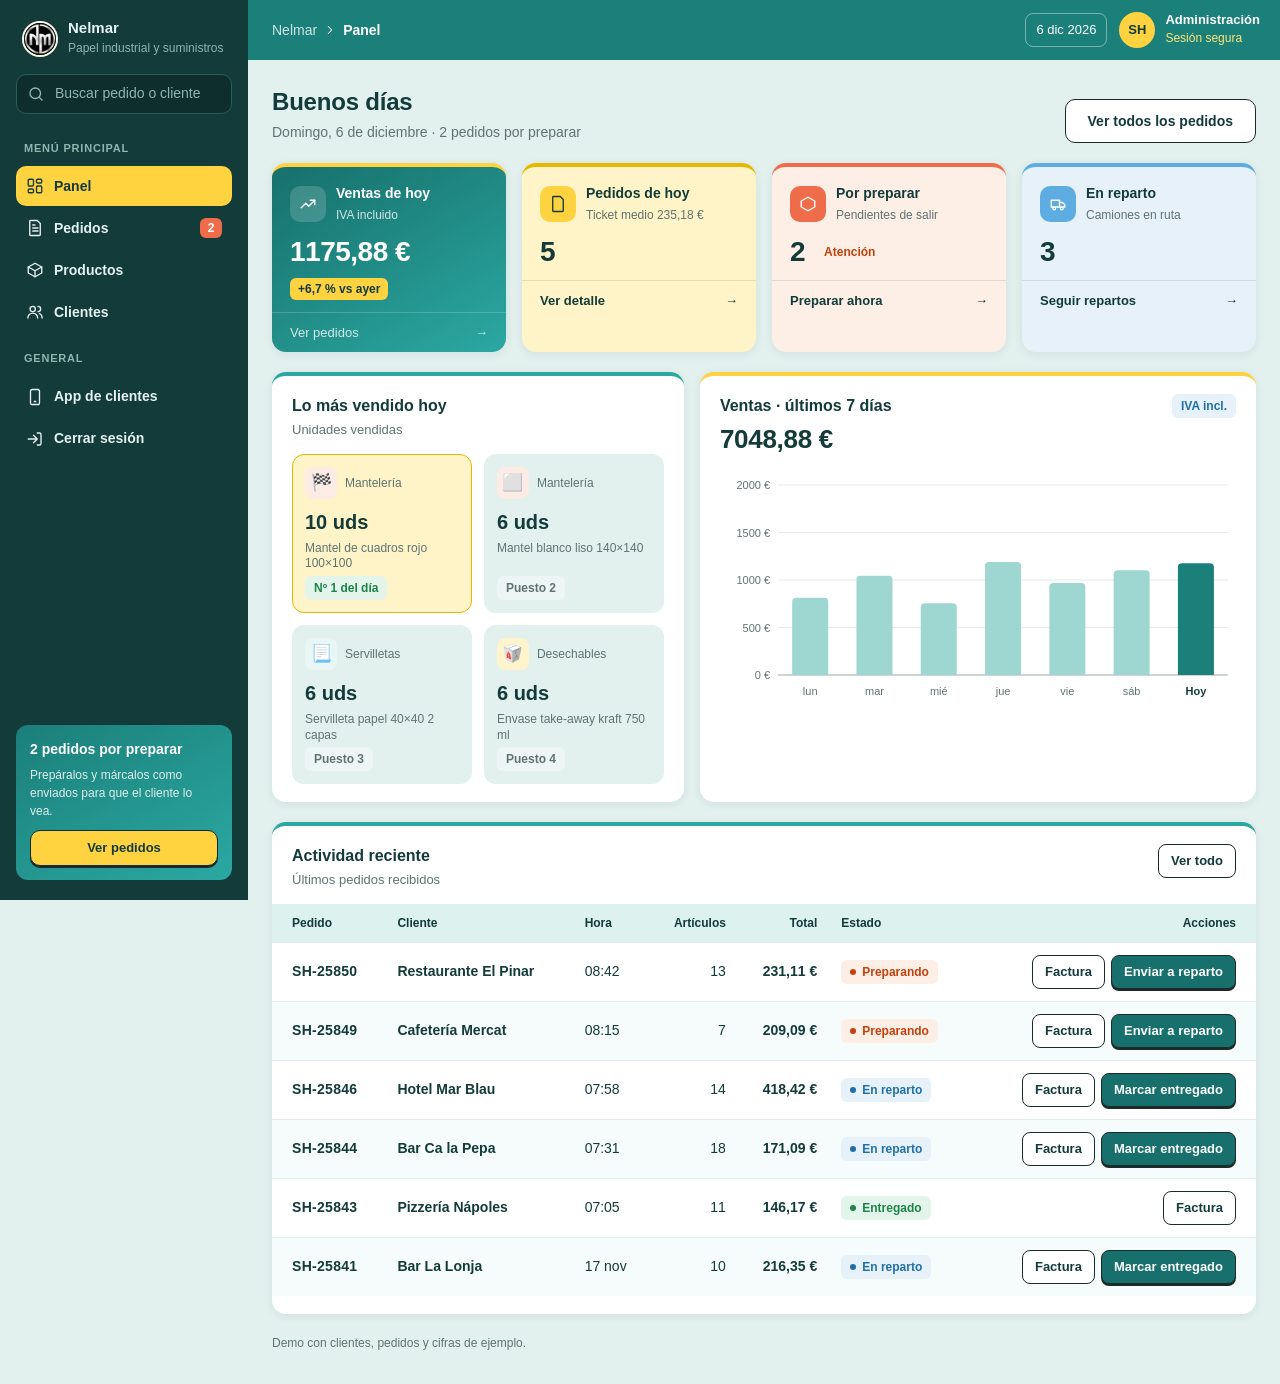
==== commit 57cce2ac: "Cambia el nombre de la empresa a Nelmar en app, panel, acceso y factura Co-Authored-By: Claude Opus " ====
--- a/admin.html
+++ b/admin.html
@@ -5,7 +5,7 @@
 <meta name="viewport" content="width=device-width, initial-scale=1, viewport-fit=cover">
 <meta name="theme-color" content="#123B39">
 <meta name="robots" content="noindex, nofollow">
-<title>Panel de control · Suministros Hostelería</title>
+<title>Panel de control · Nelmar</title>
 <link rel="icon" href="logo.png" type="image/png">
 <link rel="apple-touch-icon" href="icon-192.png">
 <link rel="stylesheet" href="estilos.css">
@@ -15,7 +15,7 @@
 <div class="shell">
   <!-- Barra lateral -->
   <aside class="side" id="side" aria-label="Menú del panel">
-    <div class="brand"><img src="logo.png" alt=""><div><b>Suministros</b><span>Hostelería</span></div></div>
+    <div class="brand"><img src="logo.png" alt=""><div><b>Nelmar</b><span>Papel industrial y suministros</span></div></div>
     <label class="side-search"><svg class="i" viewBox="0 0 24 24" aria-hidden="true"><circle cx="11" cy="11" r="7"/><path d="m20 20-3.5-3.5"/></svg>
       <input id="gq" type="search" placeholder="Buscar pedido o cliente" maxlength="60" aria-label="Buscar pedido o cliente"></label>
     <p class="side-lbl">Menú principal</p>
@@ -42,7 +42,7 @@
   <div class="main">
     <header class="topbar">
       <button class="tb-btn menu" id="menuBtn" aria-label="Abrir menú" aria-controls="side" aria-expanded="false"><svg class="i" viewBox="0 0 24 24" aria-hidden="true"><path d="M4 6h16M4 12h16M4 18h16"/></svg></button>
-      <div class="crumbs"><span>Suministros Hostelería</span><svg class="i" viewBox="0 0 24 24" aria-hidden="true"><path d="m9 6 6 6-6 6"/></svg><b id="crumb">Panel</b></div>
+      <div class="crumbs"><span>Nelmar</span><svg class="i" viewBox="0 0 24 24" aria-hidden="true"><path d="m9 6 6 6-6 6"/></svg><b id="crumb">Panel</b></div>
       <span class="tb-date" id="tbDate"></span>
       <div class="me"><span class="av">SH</span><div><b>Administración</b><span>Sesión segura</span></div></div>
     </header>
--- a/estilos.css
+++ b/estilos.css
@@ -70,12 +70,7 @@
 .fan i:nth-child(5){background:var(--coral-light);transform:rotate(24deg)}
 .wordmark{position:relative;margin-top:-58px}
 .logo-badge{display:block;width:132px;height:132px;max-width:100%;border-radius:50%;background:#000;border:3px solid #FFF8E7;box-shadow:0 4px 0 #123B39,0 0 0 6px rgba(255,248,231,.25),var(--sh-lg)}
-.ribbon-wrap{position:relative;z-index:0;margin-top:18px}
-.ribbon{position:relative;display:block;height:34px;line-height:30px;padding:0 clamp(12px,4vw,20px);background:#FFF8E7;border:1.5px solid #123B39;color:#1E8C86;font-weight:800;font-size:clamp(10px,3.2vw,12px);letter-spacing:clamp(1.5px,.8vw,3px);white-space:nowrap}
-.ribbon::before,.ribbon::after{content:"";position:absolute;top:4px;width:26px;height:34px;background:#F3E6C4;border:1.5px solid #123B39;z-index:-1}
-.ribbon::before{left:-18px;clip-path:polygon(0 0,100% 0,100% 100%,0 100%,30% 50%)}
-.ribbon::after{right:-18px;clip-path:polygon(0 0,100% 0,70% 50%,100% 100%,0 100%)}
-.hero p{margin:var(--s-md) 0 0;color:#fff;text-align:center;font-size:13px;opacity:.92}
+.hero p{margin:var(--s-lg) 0 0;color:#fff;text-align:center;font-size:13px;opacity:.92}
 
 /* Section titles */
 .sec{display:flex;flex-direction:column;gap:var(--s-md)}
@@ -448,3 +443,44 @@
 .x{border-radius:10px;box-shadow:none;border:1px solid var(--line)}
 .switch{transition:background-color .2s}
 a.btn{text-decoration:none}
+
+/* ===== Botones más resaltados: borde y texto oscuros para que se vean mejor ===== */
+:root{--btn-edge:#1C2B2A}
+@media (prefers-color-scheme: dark){:root:not([data-theme="light"]){--btn-edge:#DDEBEA}}
+:root[data-theme="dark"]{--btn-edge:#DDEBEA}
+.btn{font-weight:700;border:1.5px solid var(--btn-edge)}
+.btn-primary,.dash .btn-primary{background:#17706B;color:#fff;border-color:var(--btn-edge);box-shadow:0 2px 0 var(--btn-edge)}
+.btn-primary:hover,.dash .btn-primary:hover{background:#125C58}
+.btn-soft{background:var(--primary-bg);color:var(--ink);border-color:var(--btn-edge)}
+.btn-ghost,.dash .btn-ghost{background:var(--card);color:var(--ink);border-color:var(--btn-edge)}
+.dash .btn-ghost{color:var(--d-ink)}
+.btn-ghost:hover,.btn-soft:hover{background:var(--primary-bg);color:var(--ink)}
+.btn:active{box-shadow:none;transform:translateY(2px)}
+.btn:disabled{border-color:var(--line);box-shadow:none}
+.flash .btn{border-color:#123B39}
+.step{border:1.5px solid var(--btn-edge)}
+.step .minus{color:var(--ink)}
+.step .plus{background:#17706B}
+.chip{border:1.5px solid var(--btn-edge);color:var(--ink);font-weight:700}
+.chip[aria-pressed="true"]{background:#17706B;border-color:var(--btn-edge);color:#fff}
+.slots button{border:1.5px solid var(--btn-edge);color:var(--ink)}
+.slots button[aria-pressed="true"]{background:#17706B;color:#fff;border-color:var(--btn-edge)}
+.slots button[aria-pressed="true"] small{color:#fff}
+.cat{border:1.5px solid var(--btn-edge)}
+.x{border:1.5px solid var(--btn-edge);color:var(--ink)}
+.tabs nav{border:1.5px solid var(--btn-edge)}
+.tabs a{color:var(--ink)}
+.tabs a[aria-current="page"]{background:#17706B;color:#fff}
+.iconbtn.cart{border:1.5px solid #123B39}
+.cbar button{border-color:#0F2A28}
+.dash .seg{border:1.5px solid var(--btn-edge)}
+.dash .seg button{color:var(--d-ink);font-weight:600}
+.dash .seg button[aria-pressed="true"]{background:#17706B;color:#fff}
+.dash .seg button[aria-pressed="true"] span{background:rgba(255,255,255,.2);color:#fff}
+.dash .tb-btn{border:1.5px solid var(--btn-edge)}
+.dash .side-nav a,.dash .side-nav button{font-weight:600}
+
+/* Logo de la portada (Nelmar): tarjeta blanca delante del abanico */
+.logo-card{width:min(330px,88vw);max-width:100%;background:#fff;border:2px solid #123B39;border-radius:14px;padding:10px 14px;box-shadow:0 4px 0 #123B39,0 8px 24px rgba(0,0,0,.18)}
+.logo-card img{display:block;width:100%;height:auto}
+.hero .wordmark{margin-top:-40px}
--- a/admin.css
+++ b/admin.css
@@ -20,9 +20,9 @@
 body.dash{background:var(--d-bg);color:var(--d-ink);font:400 14px/1.5 var(--font)}
 body.dash::before{background:var(--d-card)}
 .dash .i{width:18px;height:18px;fill:none;stroke:currentColor;stroke-width:1.8;stroke-linecap:round;stroke-linejoin:round;flex:none}
-.dash .btn-primary{background:var(--d-pri)}
-.dash .btn-primary:hover{background:var(--d-pri-h)}
-.dash .btn-ghost{background:var(--d-card);color:var(--d-ink);border-color:var(--d-line)}
+.dash .btn-primary{background:#17706B}
+.dash .btn-primary:hover{background:#125C58}
+.dash .btn-ghost{background:var(--d-card);color:var(--d-ink);border-color:var(--btn-edge)}
 .dash .btn.sm{min-height:34px;padding:0 12px;font-size:13px;border-radius:8px}
 .mono{font-variant-numeric:tabular-nums;letter-spacing:.3px}
 
@@ -212,3 +212,67 @@
   .seg{width:100%}
   .seg button{flex:1 1 auto;justify-content:center}
 }
+
+/* ===== Panel con más color: fondo turquesa suave, barra lateral oscura, cabecera de marca y tarjetas con acento ===== */
+.dash{--d-bg:#E2F0EE;--d-side:#123B39;--d-side-ink:#E4F2F1;--d-side-mut:#8FB5B1;--d-side-hover:#1C4D4A;--d-side-in:#0D2E2C}
+@media (prefers-color-scheme: dark){:root:not([data-theme="light"]) .dash{--d-bg:#0D1F1E;--d-side:#0A1918;--d-side-hover:#163533;--d-side-in:#07201E}}
+:root[data-theme="dark"] .dash{--d-bg:#0D1F1E;--d-side:#0A1918;--d-side-hover:#163533;--d-side-in:#07201E}
+body.dash::before{background:#1B7F7A}
+
+/* Barra lateral oscura */
+.side{background:var(--d-side);border-right:0;color:var(--d-side-ink)}
+.brand span{color:var(--d-side-mut)}
+.brand img{border:2px solid #FFF8E7}
+.side-search{background:var(--d-side-in);border:1px solid #2C5C58;color:var(--d-side-mut)}
+.side-search input{color:#fff}
+.side-search input::placeholder{color:var(--d-side-mut)}
+.side-lbl{color:var(--d-side-mut)}
+.dash .side-nav a,.dash .side-nav button{color:var(--d-side-ink)}
+.side-nav a:hover,.side-nav button:hover{background:var(--d-side-hover)}
+.side-nav a[aria-current="page"]{background:#FFD23F;color:#123B39;font-weight:700}
+.side-nav .cnt{background:#EF6C4A;color:#fff}
+.side-nav a[aria-current="page"] .cnt{background:#123B39;color:#FFD23F}
+.side-card{background:linear-gradient(150deg,#1B7F7A,#2BA8A2);border:0;color:#fff}
+.side-card span{color:rgba(255,255,255,.85)}
+.side-card .btn-primary{background:#FFD23F;color:#123B39;border-color:#0F2A28}
+.side-card .btn-primary:hover{background:#FFE47A}
+
+/* Cabecera en el color de la marca */
+.topbar{background:#1B7F7A;border-bottom:0;color:#fff}
+.crumbs,.crumbs b{color:#fff}
+.crumbs span{opacity:.8}
+.tb-date{color:#fff;border-color:rgba(255,255,255,.4)}
+.me span:not(.av){color:#FFE47A}
+.me b{color:#fff}
+.av{background:#FFD23F;color:#123B39}
+.dash .tb-btn{border-color:rgba(255,255,255,.6);color:#fff;background:rgba(255,255,255,.1)}
+.vhead h1{color:#123B39}
+@media (prefers-color-scheme: dark){:root:not([data-theme="light"]) .vhead h1{color:var(--d-ink)}}
+:root[data-theme="dark"] .vhead h1{color:var(--d-ink)}
+
+/* Tarjetas de cifras con color propio */
+.kpi{border:0;border-top:4px solid var(--d-pri);box-shadow:0 2px 10px rgba(18,59,57,.08)}
+.kpi:nth-child(2){background:var(--d-gold-bg);border-top-color:#E6B800}
+.kpi:nth-child(2) .k-ico{background:#FFD23F;color:#123B39}
+.kpi:nth-child(3){background:var(--d-warn-bg);border-top-color:#EF6C4A}
+.kpi:nth-child(3) .k-ico{background:#EF6C4A;color:#fff}
+.kpi:nth-child(4){background:var(--d-info-bg);border-top-color:#5DADE2}
+.kpi:nth-child(4) .k-ico{background:#5DADE2;color:#fff}
+.kpi:nth-child(n+2) .k-foot{border-color:rgba(18,59,57,.12);color:var(--d-ink);font-weight:600}
+.kpi.lead{background:linear-gradient(150deg,#17706B,#2BA8A2);border-top-color:#FFD23F}
+.kpi.lead .delta{background:#FFD23F;color:#123B39}
+
+/* Tarjetas de contenido y tablas con acento */
+.card{border:0;border-top:4px solid #2BA8A2;box-shadow:0 2px 10px rgba(18,59,57,.08)}
+.row2 .card:last-child{border-top-color:#FFD23F}
+.c-head h2{color:var(--d-ink);font-weight:700}
+.tbl th{background:var(--d-pri-soft);color:var(--d-ink);font-weight:700}
+.tbl tbody tr:nth-child(even){background:rgba(43,168,162,.04)}
+.tbl tbody tr:hover{background:var(--d-pri-soft)}
+.top-it{background:var(--d-bg);border-color:transparent}
+.top-it.first{background:var(--d-gold-bg);border-color:#E6B800}
+.chart .bx path{fill:#9ED6D2}
+@media (max-width:860px){
+  .tbl tr{background:var(--d-card);box-shadow:0 1px 4px rgba(18,59,57,.06)}
+  .tbl tbody tr:nth-child(even){background:var(--d-card)}
+}
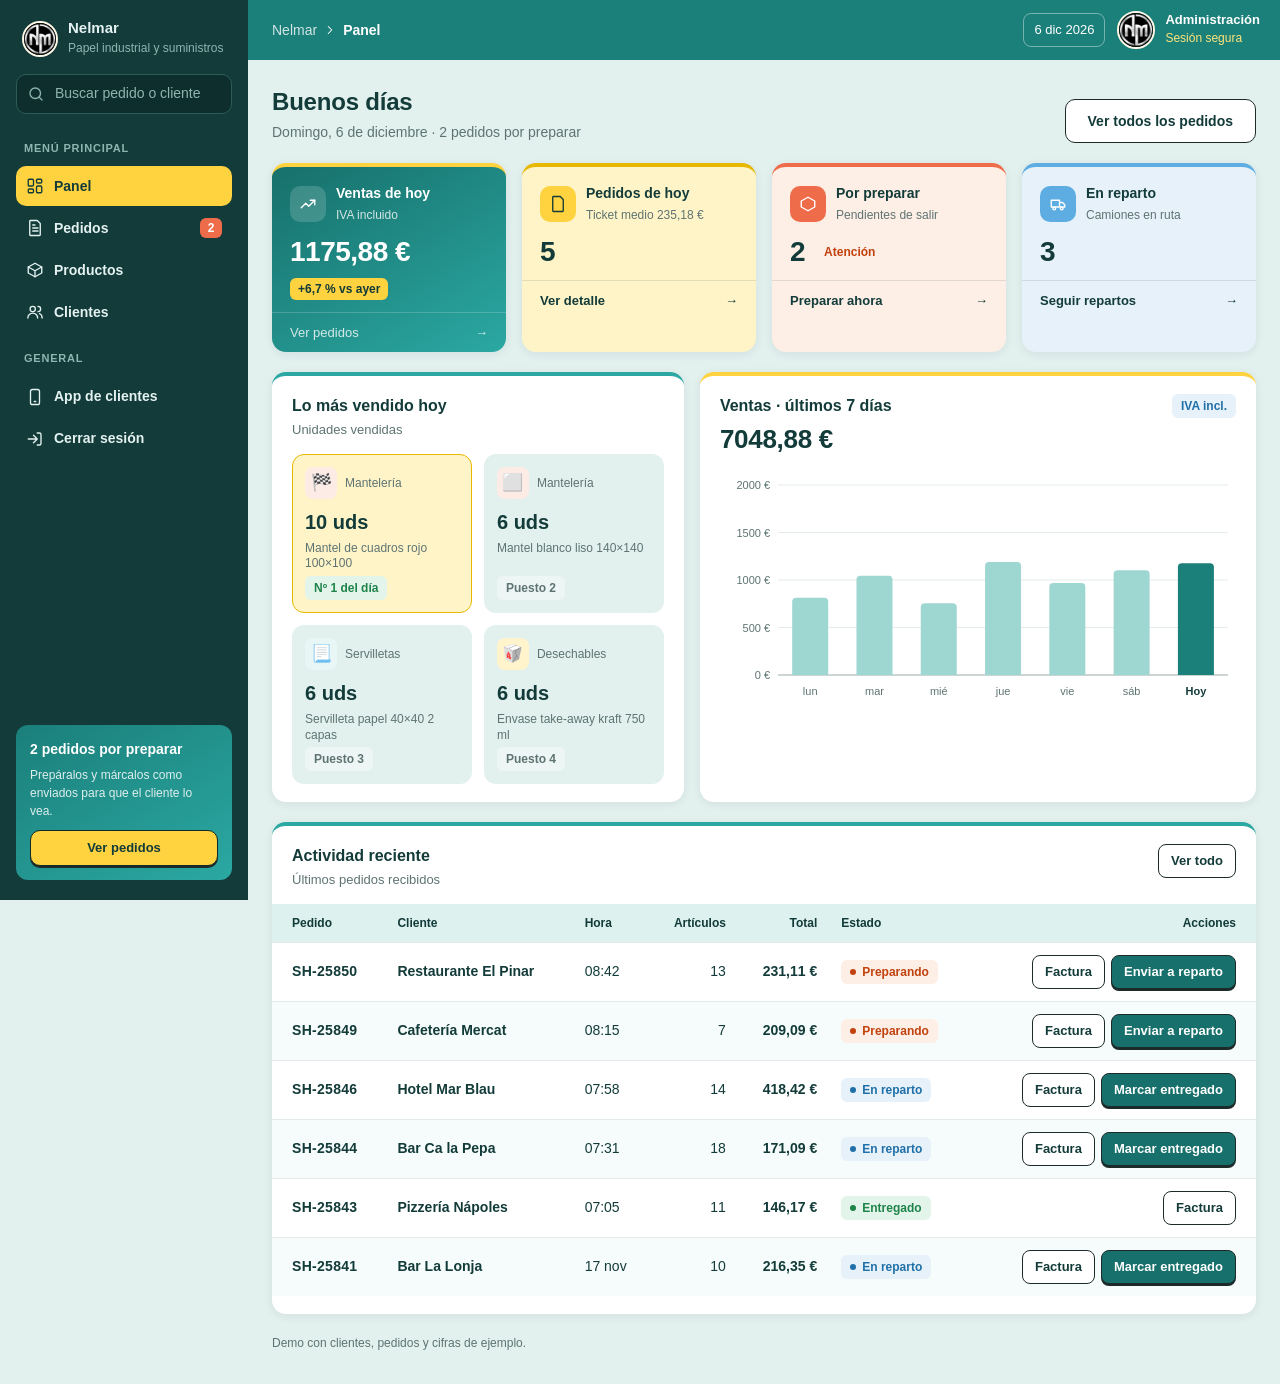
==== commit a31f73d7: "Panel: logo redondo de la app arriba a la derecha en lugar de las iniciales SH Co-Authored-By: Claud" ====
--- a/admin.html
+++ b/admin.html
@@ -44,7 +44,7 @@
       <button class="tb-btn menu" id="menuBtn" aria-label="Abrir menú" aria-controls="side" aria-expanded="false"><svg class="i" viewBox="0 0 24 24" aria-hidden="true"><path d="M4 6h16M4 12h16M4 18h16"/></svg></button>
       <div class="crumbs"><span>Nelmar</span><svg class="i" viewBox="0 0 24 24" aria-hidden="true"><path d="m9 6 6 6-6 6"/></svg><b id="crumb">Panel</b></div>
       <span class="tb-date" id="tbDate"></span>
-      <div class="me"><span class="av">SH</span><div><b>Administración</b><span>Sesión segura</span></div></div>
+      <div class="me"><img class="me-logo" src="logo.png" alt="Nelmar"><div><b>Administración</b><span>Sesión segura</span></div></div>
     </header>
 
     <main class="content">
--- a/estilos.css
+++ b/estilos.css
@@ -57,20 +57,9 @@
 .view>p.lead{margin:-16px 0 0;color:var(--muted)}
 
 /* Logo */
-.hero{position:relative;z-index:0;background:linear-gradient(160deg,var(--primary) 0%,var(--primary-dark) 100%);border-radius:var(--r-xl);
-  padding:var(--s-lg) var(--s-lg) var(--s-xl);overflow:hidden;box-shadow:var(--sh-teal);display:flex;flex-direction:column;align-items:center}
-.hero::after{content:"";position:absolute;inset:0;background:repeating-linear-gradient(-45deg,rgba(255,255,255,.05) 0 10px,transparent 10px 20px);pointer-events:none;z-index:-1}
-.fan{position:relative;height:120px;width:100%}
-.fan i{position:absolute;left:50%;bottom:0;width:58px;height:82px;margin-left:-29px;border-radius:var(--r-md);border:2px solid var(--ink);
-  display:grid;place-items:start center;padding-top:8px;font-style:normal;font-size:24px;transform-origin:50% 140%;box-shadow:var(--sh-md)}
-.fan i:nth-child(1){background:var(--coral);transform:rotate(-24deg)}
-.fan i:nth-child(2){background:var(--sky);transform:rotate(-12deg)}
-.fan i:nth-child(3){background:var(--accent);transform:rotate(0)}
-.fan i:nth-child(4){background:var(--primary-light);transform:rotate(12deg)}
-.fan i:nth-child(5){background:var(--coral-light);transform:rotate(24deg)}
-.wordmark{position:relative;margin-top:-58px}
-.logo-badge{display:block;width:132px;height:132px;max-width:100%;border-radius:50%;background:#000;border:3px solid #FFF8E7;box-shadow:0 4px 0 #123B39,0 0 0 6px rgba(255,248,231,.25),var(--sh-lg)}
-.hero p{margin:var(--s-lg) 0 0;color:#fff;text-align:center;font-size:13px;opacity:.92}
+.hero{position:relative;background:#fff;border:1.5px solid #E3ECEB;border-radius:var(--r-xl);padding:var(--s-lg) var(--s-lg) var(--s-xl);overflow:hidden;box-shadow:0 2px 10px rgba(18,59,57,.08);display:flex;flex-direction:column;align-items:center;justify-content:center}
+.hero-logo{display:block;width:100%;max-width:640px;height:auto}
+.hero p{margin:var(--s-md) 0 0;color:#000;text-align:center;font-size:16px;font-weight:800;line-height:1.4;-webkit-text-stroke:.7px #000;paint-order:stroke fill;text-wrap:balance}
 
 /* Section titles */
 .sec{display:flex;flex-direction:column;gap:var(--s-md)}
@@ -480,7 +469,23 @@
 .dash .tb-btn{border:1.5px solid var(--btn-edge)}
 .dash .side-nav a,.dash .side-nav button{font-weight:600}
 
-/* Logo de la portada (Nelmar): tarjeta blanca delante del abanico */
-.logo-card{width:min(330px,88vw);max-width:100%;background:#fff;border:2px solid #123B39;border-radius:14px;padding:10px 14px;box-shadow:0 4px 0 #123B39,0 8px 24px rgba(0,0,0,.18)}
-.logo-card img{display:block;width:100%;height:auto}
-.hero .wordmark{margin-top:-40px}
+/* ===== Móvil: letras pequeñas más grandes y con más contraste ===== */
+@media (max-width:719px){
+  :root{--muted:#3E5654}
+  .meta,.top .who span,.flash span,.level .meta,.kv span,.rep span{font-size:14px}
+  .ref{font-size:13px;letter-spacing:.5px}
+  .price small,.lines .nm small,.ritem .nm small,.slots button small,.specs span,.cat small{font-size:13px}
+  .pill,.tag-st{font-size:13px;height:26px}
+  .tabs a{font-size:13px}
+  .track div{font-size:12px}
+  .note{font-size:13px}
+  .ocard p,.minbox,.field{font-size:14px}
+  .chip{font-size:14px}
+  .cat{font-size:14px}
+  .pbody h3{font-size:16px}
+  .lines .nm{font-size:14px}
+  .sum{font-size:15px}
+  .fact,.fact td small,.fact-head span,.fact-pie{font-size:13px}
+  .fact th{font-size:12px}
+  .toast{font-size:14px}
+}
--- a/admin.css
+++ b/admin.css
@@ -276,3 +276,17 @@
   .tbl tr{background:var(--d-card);box-shadow:0 1px 4px rgba(18,59,57,.06)}
   .tbl tbody tr:nth-child(even){background:var(--d-card)}
 }
+
+/* Móvil: letras pequeñas del panel más grandes */
+@media (max-width:860px){
+  .dash{--d-mut:#3E5654}
+  .k-top small,.c-head p,.tbl td small,.ti-c,.ti-n,.side-card span,.brand span{font-size:14px}
+  .tbl td[data-l]::before{font-size:13px}
+  .tag-st{font-size:13px;height:26px}
+  .seg button,.seg button span{font-size:14px}
+  .chart .ax{font-size:13px}
+  .vhead p{font-size:15px}
+}
+
+/* Arriba a la derecha: logo redondo de la app en lugar de iniciales */
+.me-logo{width:38px;height:38px;border-radius:50%;background:#000;border:2px solid #FFF8E7;flex:none;display:block}
